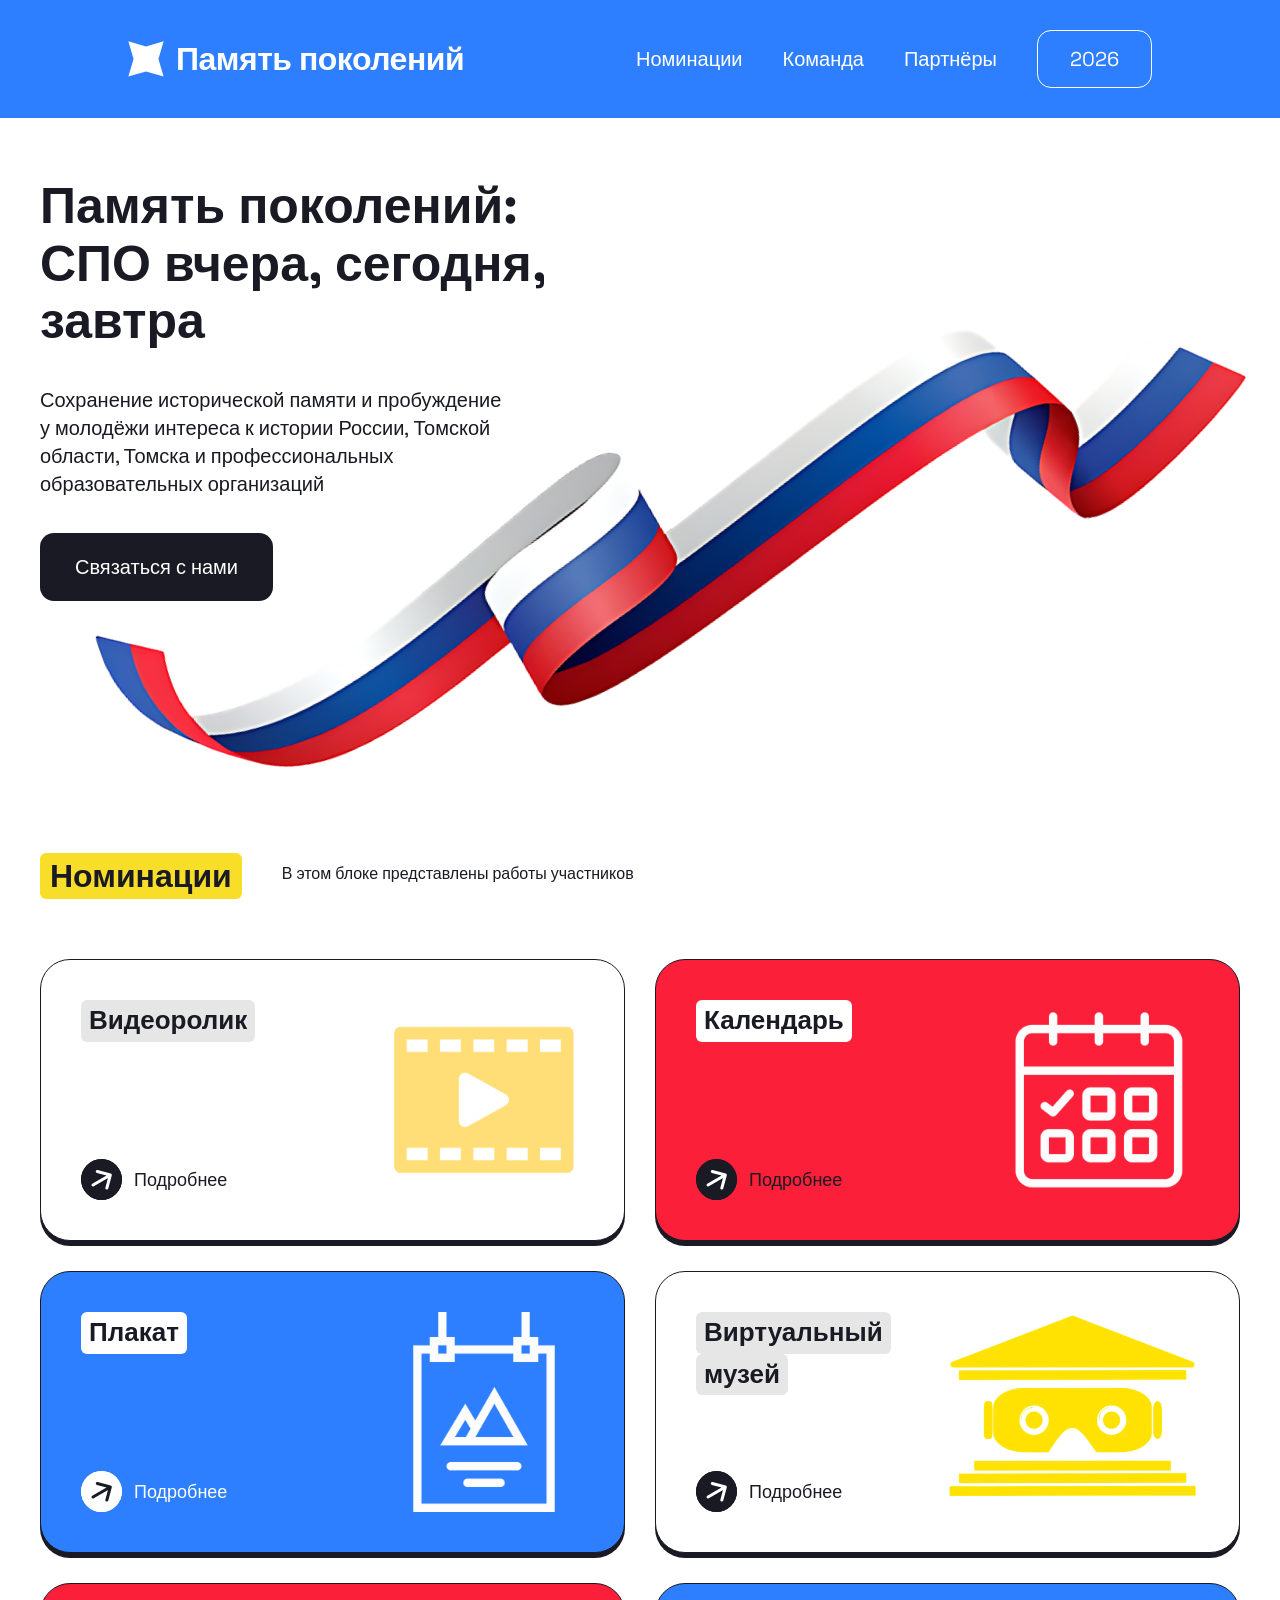
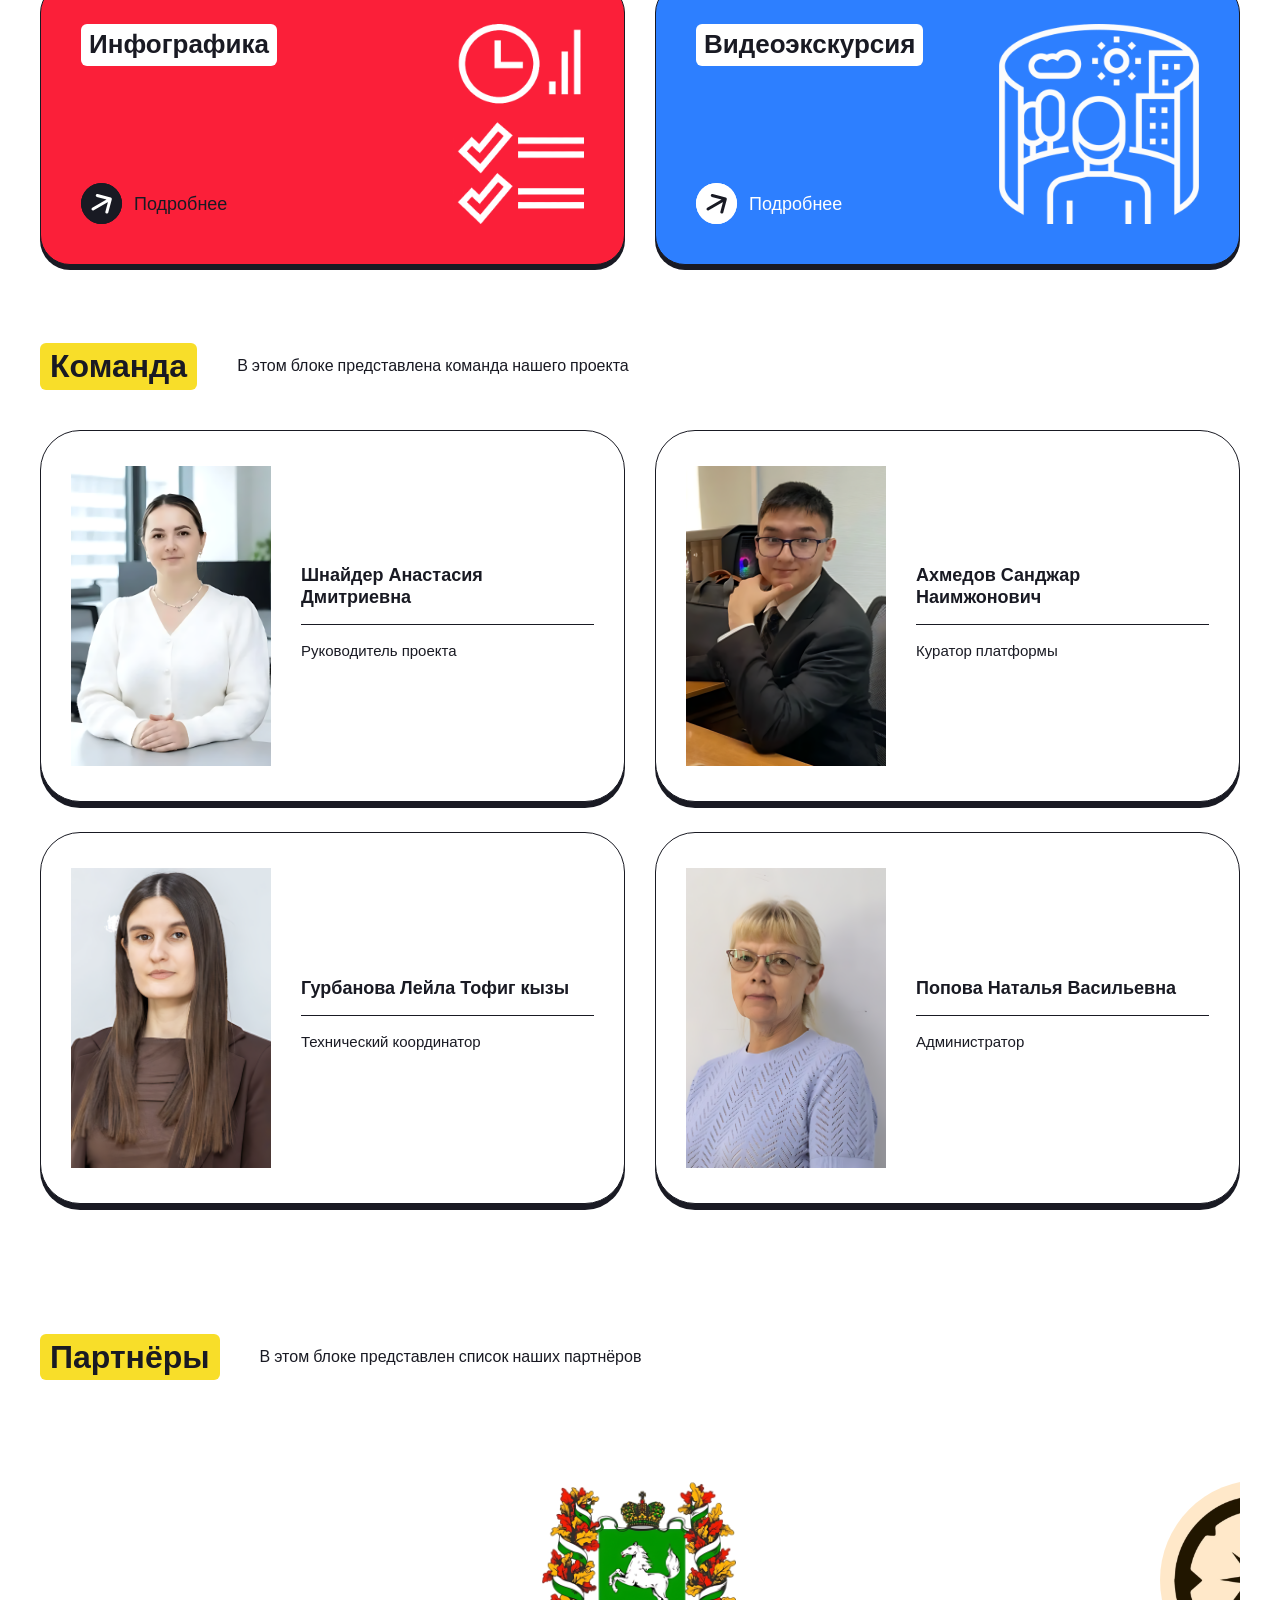
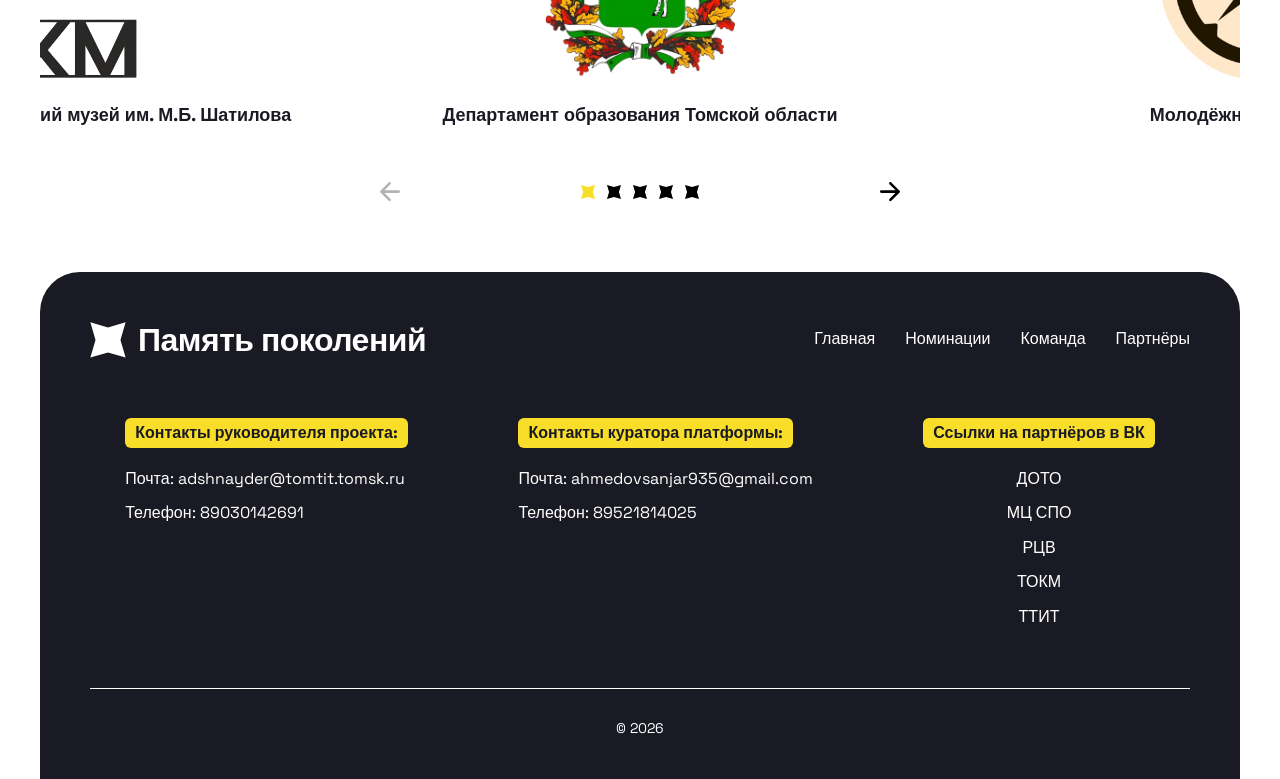
==== index.html @ 6cbf24ec "Добавлен раздел видео" ====
<!DOCTYPE html>
<html lang="ru">
<head>
    <meta charset="UTF-8">
    <meta name="viewport" content="width=device-width, initial-scale=1.0">
    <title>Память поколений</title>
    <link rel="stylesheet" href="styles/main.css">
</head>
<body data-year="2026">

<header class="header">
    <div class="header__container">
        <a href="index.html" class="header__logo">
            <img src="images/mainBlock/star-icon-header.svg" alt="Память поколений" class="header__logo-img">
            <span class="header__logo-text">Память поколений</span>
        </a>

        <button class="header__burger" aria-label="Menu">
            <span></span>
            <span></span>
            <span></span>
        </button>

        <nav class="header__nav">
            <ul class="header__menu">
                <li><a href="#services" class="header__link">Номинации</a></li>
                <li><a href="#team" class="header__link">Команда</a></li>
                <li><a href="#testimonials" class="header__link">Партнёры</a></li>
                <li><a href="2025/index2.html" class="header__btn">2026</a></li>
            </ul>
        </nav>
    </div>
</header>

<main>
    <section class="hero">
        <div class="hero__container">
            <div class="hero__content">
                <h1 class="hero__title">Память поколений: СПО вчера, сегодня, завтра</h1>
                <p class="hero__description">Сохранение исторической памяти и пробуждение у молодёжи интереса к истории России, Томской области, Томска и профессиональных образовательных организаций</p>
                <a href="#" class="hero__button">Связаться с нами</a>
            </div>
            <div class="hero__image">
                <img src="images/mainBlock/rus-flag.svg" alt="Digital marketing">
            </div>
        </div>
    </section>

<!--    <section class="brands">-->
<!--        <div class="brands__strip">-->
<!--            <div class="brands__track">-->
<!--                <div class="brands__set">-->
<!--                    <span class="brands__separator"><img src="images/mainBlock/star-icon-header.svg" alt="звезда"></span>-->
<!--                    <a href="#" class="brands__link"><img src="images/mainBlock/DO-TO.svg" alt="Департамент Образования Томской Области" class="brands__logo"></a>-->
<!--                    <span class="brands__separator"><img src="images/mainBlock/star-icon-header.svg" alt="звезда"></span>-->
<!--                    <a href="#" class="brands__link"><img src="images/mainBlock/TOKM.svg" alt="Томский Областной Краеведческий Музей" class="brands__logo"></a>-->
<!--                    <span class="brands__separator"><img src="images/mainBlock/star-icon-header.svg" alt="звезда"></span>-->
<!--                    <a href="#" class="brands__link"><img src="images/mainBlock/RCV.svg" alt="Региональный Центр Воспитания" class="brands__logo"></a>-->
<!--                    <span class="brands__separator"><img src="images/mainBlock/star-icon-header.svg" alt="звезда"></span>-->
<!--                    <a href="#" class="brands__link"><img src="images/mainBlock/TTIT.svg" alt="Томский техникум информационных технологий" class="brands__logo"></a>-->
<!--                    <span class="brands__separator"><img src="images/mainBlock/star-icon-header.svg" alt="звезда"></span>-->
<!--                    <a href="#" class="brands__link"><img src="images/mainBlock/MCSPO.svg" alt="Молодёжный центр" class="brands__logo"></a>-->
<!--                </div>-->

<!--                <div class="brands__set" aria-hidden="true">-->
<!--                    <span class="brands__separator"><img src="images/mainBlock/star-icon-header.svg" alt="звезда"></span>-->
<!--                    <a href="#" class="brands__link" tabindex="-1"><img src="images/mainBlock/DO-TO.svg" alt="Департамент Образования Томской Области" class="brands__logo"></a>-->
<!--                    <span class="brands__separator"><img src="images/mainBlock/star-icon-header.svg" alt="звезда"></span>-->
<!--                    <a href="#" class="brands__link" tabindex="-1"><img src="images/mainBlock/TOKM.svg" alt="Томский Областной Краеведческий Музей" class="brands__logo"></a>-->
<!--                    <span class="brands__separator"><img src="images/mainBlock/star-icon-header.svg" alt="звезда"></span>-->
<!--                    <a href="#" class="brands__link" tabindex="-1"><img src="images/mainBlock/RCV.svg" alt="Региональный Центр Воспитания" class="brands__logo"></a>-->
<!--                    <span class="brands__separator"><img src="images/mainBlock/star-icon-header.svg" alt="звезда"></span>-->
<!--                    <a href="#" class="brands__link" tabindex="-1"><img src="images/mainBlock/TTIT.svg" alt="Томский техникум информационных технологий" class="brands__logo"></a>-->
<!--                    <span class="brands__separator"><img src="images/mainBlock/star-icon-header.svg" alt="звезда"></span>-->
<!--                    <a href="#" class="brands__link" tabindex="-1"><img src="images/mainBlock/MCSPO.svg" alt="Молодёжный центр" class="brands__logo"></a>-->
<!--                    <span class="brands__separator"><img src="images/mainBlock/star-icon-header.svg" alt="звезда"></span>-->
<!--                </div>-->
<!--            </div>-->
<!--        </div>-->
<!--    </section>-->

    <section id="services" class="services">
        <div class="services__container">
            <div class="services__header">
                <h2 class="services__title">Номинации</h2>
                <p class="services__description">В этом блоке представлены работы участников</p>
            </div>

            <div class="services__grid">
                <div class="services__card services__card--light">
                    <div class="services__card-info">
                        <h3 class="services__card-title services__card-title--primary">Видеоролик</h3>
                        <a href="video.html" class="services__card-link">
                            <span class="services__card-icon">
                                <img src="images/Services/black-green-arrow.svg" alt="переход к номинации" class="services__card-icon-img">
                            </span>
                            <span class="services__card-link-text">Подробнее</span>
                        </a>
                    </div>
                    <div class="services__card-image">
                        <img src="images/Services/video.svg" alt="video">
                    </div>
                </div>

                <div class="services__card services__card--primary">
                    <div class="services__card-info">
                        <h3 class="services__card-title services__card-title--white">Календарь</h3>
                        <a href="#" class="services__card-link">
                            <span class="services__card-icon">
                                <img src="images/Services/black-green-arrow.svg" alt="переход к номинации" class="services__card-icon-img">
                            </span>
                            <span class="services__card-link-text">Подробнее</span>
                        </a>
                    </div>
                    <div class="services__card-image">
                        <img src="images/Services/kalendar.svg" alt="kalendar">
                    </div>
                </div>

                <div class="services__card services__card--dark">
                    <div class="services__card-info">
                        <h3 class="services__card-title services__card-title--white">Плакат</h3>
                        <a href="#" class="services__card-link">
                            <span class="services__card-icon">
                                <img src="images/Services/white-green-arrow.svg" alt="переход к номинации" class="services__card-icon-img">
                            </span>
                            <span class="services__card-link-text">Подробнее</span>
                        </a>
                    </div>
                    <div class="services__card-image">
                        <img src="images/Services/plakat.svg" alt="poster">
                    </div>
                </div>

                <div class="services__card services__card--light">
                    <div class="services__card-info">
                        <div>
                            <h3 class="services__card-title services__card-title--primary">Виртуальный</h3>
                            <p class="services__card-title services__card-title--primary">музей</p>
                        </div>
                        <a href="#" class="services__card-link">
                            <span class="services__card-icon">
                                <img src="images/Services/black-green-arrow.svg" alt="переход к номинации" class="services__card-icon-img">
                            </span>
                            <span class="services__card-link-text">Подробнее</span>
                        </a>
                    </div>
                    <div class="services__card-image">
                        <img src="images/Services/virtual-museam.svg" alt="virtual muzeam">
                    </div>
                </div>

                <div class="services__card services__card--primary">
                    <div class="services__card-info">
                        <h3 class="services__card-title services__card-title--white">Инфографика</h3>
                        <a href="#" class="services__card-link">
                            <span class="services__card-icon">
                                <img src="images/Services/black-green-arrow.svg" alt="переход к номинации" class="services__card-icon-img">
                            </span>
                            <span class="services__card-link-text">Подробнее</span>
                        </a>
                    </div>
                    <div class="services__card-image">
                        <img src="images/Services/infographica.svg" alt="infographic">
                    </div>
                </div>

                <div class="services__card services__card--dark">
                    <div class="services__card-info">
                        <h3 class="services__card-title services__card-title--white">Видеоэкскурсия</h3>
                        <a href="#" class="services__card-link">
                            <span class="services__card-icon">
                                <img src="images/Services/white-green-arrow.svg" alt="переход к номинации" class="services__card-icon-img">
                            </span>
                            <span class="services__card-link-text">Подробнее</span>
                        </a>
                    </div>
                    <div class="services__card-image">
                        <img src="images/Services/video-ekskurs.svg" alt="video ekskurs">
                    </div>
                </div>


<!--                <div class="services__card services__card&#45;&#45;primary">-->
<!--                    <div class="services__card-info">-->
<!--                        <h3 class="services__card-title services__card-title&#45;&#45;white">Pay-per-click<br>advertising</h3>-->
<!--                        <a href="#" class="services__card-link">-->
<!--                            <span class="services__card-icon">-->
<!--                                <img src="images/Services/black-green-arrow.svg" alt="переход к номинации" class="services__card-icon-img">-->
<!--                            </span>-->
<!--                            <span class="services__card-link-text">Подробнее</span>-->
<!--                        </a>-->
<!--                    </div>-->
<!--                    <div class="services__card-image">-->
<!--                        <img src="images/Services/2.svg" alt="PPC">-->
<!--                    </div>-->
<!--                </div>-->

            </div>
        </div>
    </section>

<!--    <section id="process" class="process">-->
<!--        <div class="process__container">-->
<!--            <div class="process__header">-->
<!--                <h2 class="process__title">Our Working Process</h2>-->
<!--                <p class="process__description">Step-by-Step Guide to Achieving Your Business Goals</p>-->
<!--            </div>-->

<!--            <div class="process__list">-->
<!--                <div class="process__item process__item&#45;&#45;active">-->
<!--                    <div class="process__item-header">-->
<!--                        <div class="process__item-meta">-->
<!--                            <span class="process__item-number">01</span>-->
<!--                            <h3 class="process__item-title">Consultation</h3>-->
<!--                        </div>-->
<!--                        <button class="process__item-toggle" aria-label="Toggle">-->
<!--                            <img src="images/WorkingProcess/minus.svg" alt="" class="process__item-icon">-->
<!--                        </button>-->
<!--                    </div>-->
<!--                    <div class="process__item-body">-->
<!--                        <hr class="process__item-line">-->
<!--                        <p class="process__item-text">During the initial consultation, we will discuss your business goals and objectives, target audience, and current marketing efforts. This will allow us to understand your needs and tailor our services to best fit your requirements.</p>-->
<!--                    </div>-->
<!--                </div>-->

<!--                <div class="process__item">-->
<!--                    <div class="process__item-header">-->
<!--                        <div class="process__item-meta">-->
<!--                            <span class="process__item-number">02</span>-->
<!--                            <h3 class="process__item-title">Research and Strategy Development</h3>-->
<!--                        </div>-->
<!--                        <button class="process__item-toggle" aria-label="Toggle">-->
<!--                            <img src="images/WorkingProcess/plus.svg" alt="" class="process__item-icon">-->
<!--                        </button>-->
<!--                    </div>-->
<!--                    <div class="process__item-body">-->
<!--                        <hr class="process__item-line">-->
<!--                        <p class="process__item-text">During the initial consultation, we will discuss your business goals and objectives, target audience, and current marketing efforts. This will allow us to understand your needs and tailor our services to best fit your requirements.</p>-->
<!--                    </div>-->
<!--                </div>-->

<!--                <div class="process__item">-->
<!--                    <div class="process__item-header">-->
<!--                        <div class="process__item-meta">-->
<!--                            <span class="process__item-number">03</span>-->
<!--                            <h3 class="process__item-title">Implementation</h3>-->
<!--                        </div>-->
<!--                        <button class="process__item-toggle" aria-label="Toggle">-->
<!--                            <img src="images/WorkingProcess/plus.svg" alt="" class="process__item-icon">-->
<!--                        </button>-->
<!--                    </div>-->
<!--                    <div class="process__item-body">-->
<!--                        <hr class="process__item-line">-->
<!--                        <p class="process__item-text">During the initial consultation, we will discuss your business goals and objectives, target audience, and current marketing efforts. This will allow us to understand your needs and tailor our services to best fit your requirements.</p>-->
<!--                    </div>-->
<!--                </div>-->

<!--                <div class="process__item">-->
<!--                    <div class="process__item-header">-->
<!--                        <div class="process__item-meta">-->
<!--                            <span class="process__item-number">04</span>-->
<!--                            <h3 class="process__item-title">Monitoring and Optimization</h3>-->
<!--                        </div>-->
<!--                        <button class="process__item-toggle" aria-label="Toggle">-->
<!--                            <img src="images/WorkingProcess/plus.svg" alt="" class="process__item-icon">-->
<!--                        </button>-->
<!--                    </div>-->
<!--                    <div class="process__item-body">-->
<!--                        <hr class="process__item-line">-->
<!--                        <p class="process__item-text">During the initial consultation, we will discuss your business goals and objectives, target audience, and current marketing efforts. This will allow us to understand your needs and tailor our services to best fit your requirements.</p>-->
<!--                    </div>-->
<!--                </div>-->

<!--                <div class="process__item">-->
<!--                    <div class="process__item-header">-->
<!--                        <div class="process__item-meta">-->
<!--                            <span class="process__item-number">05</span>-->
<!--                            <h3 class="process__item-title">Reporting and Communication</h3>-->
<!--                        </div>-->
<!--                        <button class="process__item-toggle" aria-label="Toggle">-->
<!--                            <img src="images/WorkingProcess/plus.svg" alt="" class="process__item-icon">-->
<!--                        </button>-->
<!--                    </div>-->
<!--                    <div class="process__item-body">-->
<!--                        <hr class="process__item-line">-->
<!--                        <p class="process__item-text">During the initial consultation, we will discuss your business goals and objectives, target audience, and current marketing efforts. This will allow us to understand your needs and tailor our services to best fit your requirements.</p>-->
<!--                    </div>-->
<!--                </div>-->

<!--                <div class="process__item">-->
<!--                    <div class="process__item-header">-->
<!--                        <div class="process__item-meta">-->
<!--                            <span class="process__item-number">06</span>-->
<!--                            <h3 class="process__item-title">Continual Improvement</h3>-->
<!--                        </div>-->
<!--                        <button class="process__item-toggle" aria-label="Toggle">-->
<!--                            <img src="images/WorkingProcess/plus.svg" alt="" class="process__item-icon">-->
<!--                        </button>-->
<!--                    </div>-->
<!--                    <div class="process__item-body">-->
<!--                        <hr class="process__item-line">-->
<!--                        <p class="process__item-text">During the initial consultation, we will discuss your business goals and objectives, target audience, and current marketing efforts. This will allow us to understand your needs and tailor our services to best fit your requirements.</p>-->
<!--                    </div>-->
<!--                </div>-->
<!--            </div>-->
<!--        </div>-->
<!--    </section>-->

    <section id="team" class="team">
        <div class="team__container">
            <div class="team__header">
                <h2 class="team__title">Команда</h2>
                <p class="team__description">В этом блоке представлена команда нашего проекта</p>
            </div>

            <div class="team__grid">
                <div class="team__card">
                    <div class="team__card-header">
                        <div class="team__card-avatar">
                            <img src="images/Team/Anastasia-Dmitrievna.png" alt="Руководитель проекта">
                        </div>
                        <div class="team__card-info">
                            <h3 class="team__card-name">Шнайдер Анастасия Дмитриевна</h3>
                            <hr class="team__card-line">
                            <p class="team__card-text">Руководитель проекта</p>
                        </div>
                    </div>
                </div>

                <div class="team__card">
                    <div class="team__card-header">
                        <div class="team__card-avatar">
                            <img src="images/Team/Sanjar.png" alt="Куратор платформы">
                        </div>
                        <div class="team__card-info">
                            <h3 class="team__card-name">Ахмедов Санджар Наимжонович</h3>
                            <hr class="team__card-line">
                            <p class="team__card-text">Куратор платформы</p>
                        </div>
                    </div>

                </div>

                <div class="team__card">
                    <div class="team__card-header">
                        <div class="team__card-avatar">
                            <img src="images/Team/Leila-Tofog-kizi.png" alt="Технический координатор">
                        </div>
                        <div class="team__card-info">
                            <h3 class="team__card-name">Гурбанова Лейла Тофиг кызы</h3>
                            <hr class="team__card-line">
                            <p class="team__card-text">Технический координатор</p>
                        </div>
                    </div>
                </div>

                <div class="team__card">
                    <div class="team__card-header">
                        <div class="team__card-avatar">
                            <img src="images/Team/Natalia-Vasilevna.png" alt="Администратор">
                        </div>
                        <div class="team__card-info">
                            <h3 class="team__card-name">Попова Наталья Васильевна</h3>
                            <hr class="team__card-line">
                            <p class="team__card-text">Администратор</p>
                        </div>
                    </div>
                </div>
            </div>
        </div>
    </section>

<section id="testimonials" class="testimonials">
    <div class="testimonials__container">
        <div class="testimonials__header">
            <h2 class="testimonials__title">Партнёры</h2>
            <p class="testimonials__description">В этом блоке представлен список наших партнёров</p>
        </div>

        <div class="testimonials__slider-wrap">
            <div class="testimonials__slider">
                <div class="testimonials__card">
                    <img src="images/Testimonials/DO-TO.svg" alt="Департамент образования Томской области">
                    <div class="testimonials__card-meta">
                        <cite class="testimonials__card-author">Департамент образования Томской области</cite>
                    </div>
                </div>

                <div class="testimonials__card">
                    <img src="images/Testimonials/MCSPO.svg" alt="Молодёжный центр СПО">
                    <div class="testimonials__card-meta">
                        <cite class="testimonials__card-author">Молодёжный центр СПО</cite>
                    </div>
                </div>

                <div class="testimonials__card">
                    <img src="images/Testimonials/RCV.svg" alt="ОГБУДПО «Региональный центр воспитания»">
                    <div class="testimonials__card-meta">
                        <cite class="testimonials__card-author">ОГБУДПО «Региональный центр воспитания»</cite>
                    </div>
                </div>

                <div class="testimonials__card">
                    <img src="images/Testimonials/TTIT.svg" alt="ОГБПОУ «Томский техникум информационных технологий»">
                    <div class="testimonials__card-meta">
                        <cite class="testimonials__card-author">ОГБПОУ «Томский техникум информационных технологий»</cite>
                    </div>
                </div>

                <div class="testimonials__card">
                    <img src="images/Testimonials/TOKM.svg" alt="Томский областной краеведческий музей им. М.Б. Шатилова">
                    <div class="testimonials__card-meta">
                        <cite class="testimonials__card-author">Томский областной краеведческий музей им. М.Б. Шатилова</cite>
                    </div>
                </div>
            </div>

            <div class="testimonials__controls">
                <button class="testimonials__arrow testimonials__arrow--prev" aria-label="Previous">
                    <img src="images/Testimonials/Arrow-left.svg" alt="Предыдущий партнёр">
                </button>
                <div class="testimonials__dots">
                    <span class="testimonials__dot testimonials__dot--active"></span>
                    <span class="testimonials__dot"></span>
                    <span class="testimonials__dot"></span>
                    <span class="testimonials__dot"></span>
                    <span class="testimonials__dot"></span>
                </div>
                <button class="testimonials__arrow testimonials__arrow--next" aria-label="Next">
                    <img src="images/Testimonials/Arrow-right.svg" alt="Следующий партнёр">
                </button>
            </div>
        </div>
    </div>
</section>
</main>

<footer class="footer">
    <div class="footer__container">
        <div class="footer__top">
            <a href="index.html" class="header__logo">
                <img src="images/mainBlock/star-icon-header.svg" alt="Память поколений" class="header__logo-img">
                <span class="header__logo-text">Память поколений</span>
            </a>
            <nav class="footer__nav">
                <ul class="footer__menu">
                    <li><a href="#" class="footer__link">Главная</a></li>
                    <li><a href="#" class="footer__link">Номинации</a></li>
                    <li><a href="#" class="footer__link">Команда</a></li>
                    <li><a href="#" class="footer__link">Партнёры</a></li>
                </ul>
            </nav>
        </div>

        <div class="footer__middle">
            <div class="footer__contact" id="contactAD">
                <span class="footer__contact-label">Контакты руководителя проекта:</span>
                <ul class="footer__contact-list">
                    <li>Почта: <a href="mailto:adshnayder@tomtit.tomsk.ru">adshnayder@tomtit.tomsk.ru</a></li>
                    <li>Телефон: <a href="tel:89030142691">89030142691</a></li>
                </ul>
            </div>
            <div class="footer__contact" id="contactSN">
                <span class="footer__contact-label">Контакты куратора платформы:</span>
                <ul class="footer__contact-list">
                    <li>Почта: <a href="mailto:ahmedovsanjar935@gmail.com">ahmedovsanjar935@gmail.com</a></li>
                    <li>Телефон: <a href="tel:89521814025">89521814025</a></li>
                </ul>
            </div>
            <div class="footer__contact" id="contactsVK">
                <span class="footer__contact-label">Ссылки на партнёров в ВК</span>
                <ul class="footer__contact-list">
                    <li><a href="https://vk.ru/doto.tomsk" target="_blank">ДОТО</a></li>
                    <li><a href="https://vk.ru/mc_spo?ysclid=muyhh6howz374140656" target="_blank">МЦ СПО</a></li>
                    <li><a href="https://vk.ru/rcv_tomsk?ysclid=muyhjwmed8362297539" target="_blank">РЦВ</a></li>
                    <li><a href="https://vk.ru/tomskmuseum?ysclid=muyhkl028502593613" target="_blank">ТОКМ</a></li>
                    <li><a href="https://vk.ru/tomtit70?ysclid=muyhl54r2o8533521" target="_blank">ТТИТ</a></li>
                </ul>
            </div>
        </div>

        <hr class="footer__line">

        <div class="footer__bottom">
            <p>© 2026</p>
<!--            <a href="#">Privacy Policy</a>-->
        </div>
    </div>
</footer>


<script src="scripts/year.js"></script>
<script src="scripts/slider.js"></script>
<script src="scripts/process.js"></script>
<script src="scripts/main.js"></script>

</body>
</html>
---- styles/main.css ----
@import url('https://fonts.googleapis.com/css2?family=Space+Grotesk:wght@400;500;600;700&display=swap');

:root {
    --color-primary: #B9FF66;
    --color-dark: #191A23;
    --color-light: #F3F3F3;
    --color-white: #FFFFFF;
}

* {
    box-sizing: border-box;
    margin: 0;
    padding: 0;
}

body {
    font-family: 'Space Grotesk', sans-serif;
    color: var(--color-dark);
    line-height: 1.4;
    width: 100%;
    overflow-x: hidden;
    background-color: var(--color-white);
}

/* Typography */
h1, .h1 {
    font-size: 50px;
    font-weight: 700;
    line-height: 1.15;
    margin: 0;
}

h2, .h2 {
    font-size: 40px;
    font-weight: 700;
    line-height: 1.2;
    margin: 0;
}

h3, .h3 {
    font-size: 32px;
    font-weight: 700;
    line-height: 1.25;
    margin: 0;
}

h4, .h4 {
    font-size: 24px;
    font-weight: 600;
    line-height: 1.3;
    margin: 0;
}

h5, .h5 {
    font-size: 20px;
    font-weight: 500;
    line-height: 1.4;
    margin: 0;
}

/* Header */
.header {
    width: 100%;
    margin: 0 auto;
    padding: 30px 10%;
    background-color: #2D7FFF;
}

.header__container {
    display: flex;
    justify-content: space-between;
    align-items: center;
    position: relative;
}

.header__logo {
    display: flex;
    align-items: center;
    gap: 12px;
    text-decoration: none;
    z-index: 101;
}

.header__logo-img {
    display: block;
    height: 36px;
    width: auto;
}

.header__logo-text {
    font-size: 32px;
    font-weight: 700;
    color: var(--color-white);
    letter-spacing: -0.5px;
    line-height: 1;
}

.header__burger {
    display: none;
    flex-direction: column;
    justify-content: space-between;
    width: 30px;
    height: 21px;
    background: transparent;
    border: none;
    cursor: pointer;
    padding: 0;
    z-index: 101;
    position: relative;
}

.header__burger span {
    display: block;
    width: 100%;
    height: 3px;
    background-color: var(--color-dark);
    border-radius: 3px;
    transition: all 0.3s ease;
}

.header__burger.active span:nth-child(1) {
    transform: translateY(9px) rotate(45deg);
}

.header__burger.active span:nth-child(2) {
    opacity: 0;
}

.header__burger.active span:nth-child(3) {
    transform: translateY(-9px) rotate(-45deg);
}

.header__nav {
    display: flex;
    align-items: center;
}

.header__menu {
    display: flex;
    align-items: center;
    list-style: none;
    gap: 40px;
}

.header__link {
    font-size: 20px;
    color: var(--color-white);
    text-decoration: none;
    transition: color 0.2s ease;
}

.header__link:hover {
    color: #F8DE29;
}

.header__btn {
    display: inline-block;
    padding: 14px 32px;
    border: 1px solid var(--color-white);
    border-radius: 14px;
    font-family: inherit;
    font-size: 20px;
    font-weight: 400;
    color: var(--color-white);
    text-decoration: none;
    cursor: pointer;
    transition: background-color 0.2s ease, color 0.2s ease;
}

.header__btn:hover {
    border-color: #F8DE29;
    color: #F8DE29;
}

/* Hero */
.hero {
    max-width: 1240px;
    margin: 0 auto;
    padding: 60px 20px;
}

.hero__container {
    display: grid;
    grid-template-columns: 531px 1fr;
    gap: 40px;
    align-items: center;
}

.hero__content {
    display: flex;
    flex-direction: column;
    align-items: flex-start;
}

.hero__title {
    max-width: 531px;
    margin-bottom: 35px;
}

.hero__description {
    width: 465px;
    margin-bottom: 35px;
    font-size: 20px;
    font-weight: 400;
    line-height: 28px;
}

.hero__button {
    display: inline-block;
    padding: 20px 35px;
    background-color: var(--color-dark);
    border-radius: 14px;
    font-size: 20px;
    font-weight: 400;
    color: var(--color-white);
    text-decoration: none;
    transition: background-color 0.2s ease, color 0.2s ease;
}

.hero__button:hover {
    background-color: #2D7FFF;
    color: #F8DE29;
}

.hero__image {
    display: flex;
    justify-content: flex-end;

}

.hero__image img {
    display: block;
    width: 92%;
    position: absolute;
    z-index: -1;
    height: auto;
    top: 26rem;
    left: 6rem;
    rotate: -20deg;
}


/*.brands {*/
/*    width: 100%;*/
/*    overflow: hidden;*/
/*    padding: 60px 0;*/
/*    margin-top: 20px;*/
/*}*/

/*.brands__strip {*/
/*    position: relative;*/
/*    width: 100%;*/
/*    padding: 40px 0;*/
/*    background-color: #FB1F39;*/
/*    transform: rotate(-2.5deg);*/
/*    overflow: hidden;*/
/*}*/

/*.brands__track {*/
/*    display: flex;*/
/*    width: max-content;*/
/*    animation: brands-scroll 20s linear infinite;*/
/*    will-change: transform;*/
/*}*/

/*.brands__set {*/
/*    display: flex;*/
/*    align-items: center;*/
/*    flex-shrink: 0;*/
/*}*/

/*.brands__link,*/
/*.brands__separator {*/
/*    display: inline-flex;*/
/*    align-items: center;*/
/*    margin-right: 80px;*/
/*    flex-shrink: 0;*/
/*    transform: rotate(2.5deg);*/
/*}*/

/*.brands__logo {*/
/*    display: block;*/
/*    height: 120px;*/
/*    width: auto;*/
/*}*/


/*@keyframes brands-scroll {*/
/*    from {*/
/*        transform: translateX(-50%);*/
/*    }*/
/*    to {*/
/*        transform: translateX(0);*/
/*    }*/
/*}*/
/*.brands__strip:hover .brands__track {*/
/*    animation-play-state: paused;*/
/*}*/

/* Services */
.services {
    max-width: 1240px;
    margin: 15% auto 3% auto;
    padding: 0 20px;
}

.services__header {
    display: flex;
    align-items: flex-start;
    gap: 40px;
    margin-bottom: 5%;
}

.services__title {
    background-color: #F8DE29;
    color: var(--color-dark);
    padding: 4px 10px;
    border-radius: 6px;
    font-size: 32px;
    font-weight: 700;
    margin: 0;
    white-space: nowrap;
}

.services__description {
    padding-top: 10px;
    display: flex;
    align-items: center;
    gap: 40px;
}

.services__grid {
    display: grid;
    grid-template-columns: repeat(2, 1fr);
    gap: 30px;
}

.services__card {
    border: 1px solid var(--color-dark);
    border-radius: 30px;
    padding: 40px;
    display: flex;
    justify-content: space-between;
    align-items: flex-start;
    box-shadow: 0 5px 0 var(--color-dark);
    position: relative;
    overflow: hidden;
}

.services__card--light {
    background-color: #FFFFFF;
}

.services__card--primary {
    background-color: #FB1F39;
}

.services__card--dark {
    background-color: #2D7FFF;
}

.services__card-info {
    display: flex;
    flex-direction: column;
    justify-content: space-between;
    z-index: 2;
    flex: 1;
    max-width: 50%;
    min-height: 200px;
}

.services__card-title, .services__card-title + p {
    font-size: 26px;
    font-weight: 600;
    line-height: 1.3;
    display: inline-block;
    border-radius: 6px;
    padding: 4px 8px;
    width: fit-content;
}

.services__card-title--primary, .services__card-title--primary + p {
    background-color: #e6e6e6;
    color: var(--color-dark);
}

.services__card-title--white {
    background-color: var(--color-white);
    color: var(--color-dark);
}

.services__card-link {
    display: inline-flex;
    align-items: center;
    gap: 12px;
    text-decoration: none;
    font-weight: 500;
    font-size: 18px;
    align-self: flex-start;
}

.services__card-icon {
    display: inline-flex;
    align-items: center;
    justify-content: center;
    width: 41px;
    height: 41px;
    border-radius: 50%;
    transition: transform 0.2s ease;
    flex-shrink: 0;
}

.services__card-icon-img {
    display: block;
}

.services__card-link:hover .services__card-icon {
    transform: rotate(45deg);
}

.services__card-image {
    display: flex;
    align-items: center;
    justify-content: flex-end;
    width: 50%;
    flex-shrink: 0;
}

.services__card-image img {
    max-width: 100%;
    max-height: 200px;
    object-fit: contain;
}

.services__card--light .services__card-icon,
.services__card--primary .services__card-icon {
    background-color: var(--color-dark);
}

.services__card--dark .services__card-icon {
    background-color: var(--color-white);
}

.services__card--light .services__card-link-text,
.services__card--primary .services__card-link-text {
    color: var(--color-dark);
}

.services__card--dark .services__card-link-text {
    color: var(--color-white);
}

/* Process */
.process {
    max-width: 1240px;
    margin: 0 auto 60px auto;
    padding: 0 20px;
    box-sizing: border-box;
}

.process__container {
    width: 100%;
}

.process__header {
    display: flex;
    align-items: center;
    gap: 40px;
    margin-bottom: 40px;
}

.process__title {
    background-color: #F8DE29;
    color: var(--color-dark);
    padding: 4px 10px;
    border-radius: 6px;
    font-size: 32px;
    font-weight: 700;
    margin: 0;
    white-space: nowrap;
}

.process__description {
    font-size: 16px;
    color: var(--color-dark);
    max-width: 500px;
    margin: 0;
    line-height: 1.4;
}

.process__list {
    display: flex;
    flex-direction: column;
    gap: 20px;
}

.process__item {
    background-color: var(--color-light);
    border: 1px solid var(--color-dark);
    border-radius: 40px;
    padding: 30px 50px;
    box-shadow: 0 6px 0 var(--color-dark);
    box-sizing: border-box;
    cursor: pointer;
    transition: background-color 0.2s ease;
}

.process__item--active {
    background-color: var(--color-primary);
}

.process__item-header {
    display: flex;
    align-items: center;
    justify-content: space-between;
}

.process__item-meta {
    display: flex;
    align-items: center;
    gap: 25px;
}

.process__item-number {
    font-size: 48px;
    font-weight: 700;
    color: var(--color-dark);
}

.process__item-title {
    font-size: 24px;
    font-weight: 700;
    margin: 0;
    color: var(--color-dark);
}

.process__item-toggle {
    background: var(--color-white);
    border: 1px solid var(--color-dark);
    border-radius: 50%;
    cursor: pointer;
    padding: 0;
    width: 48px;
    height: 48px;
    flex-shrink: 0;
    display: flex;
    align-items: center;
    justify-content: center;
}

.process__item-icon {
    width: 24px;
    height: 24px;
    display: block;
}

.process__item-body {
    display: none;
}

.process__item--active .process__item-body {
    display: block;
}

.process__item-line {
    border: none;
    border-top: 1px solid var(--color-dark);
    margin: 25px 0 20px 0;
}

.process__item-text {
    font-size: 16px;
    line-height: 1.5;
    color: var(--color-dark);
    margin: 0;
}

/* Team */
.team {
    max-width: 1240px;
    margin: 0 auto 60px auto;
    padding: 40px 20px;
    box-sizing: border-box;
    width: 100%;
}

.team__container {
    width: 100%;
}

.team__header {
    display: flex;
    align-items: center;
    gap: 40px;
    margin-bottom: 40px;
}

.team__title {
    background-color: #F8DE29;
    color: var(--color-dark);
    padding: 4px 10px;
    border-radius: 6px;
    font-size: 32px;
    font-weight: 700;
    margin: 0;
    white-space: nowrap;
}

.team__description {
    font-size: 16px;
    color: var(--color-dark);
    max-width: 500px;
    margin: 0;
    line-height: 1.4;
}

.team__grid {
    display: grid;
    grid-template-columns: repeat(2, 1fr);
    gap: 30px;
    margin-bottom: 30px;
}

.team__card {
    background-color: var(--color-white);
    border: 1px solid var(--color-dark);
    border-radius: 40px;
    padding: 35px 30px;
    box-shadow: 0 6px 0 var(--color-dark);
    box-sizing: border-box;
}

.team__card-header {
    display: flex;
    align-items: center;
    position: relative;
}

.team__card-avatar {
    width: 200px;
    height: 300px;
    margin-right: 30px;
    flex-shrink: 0;
    background-repeat: no-repeat;
    background-position: center;
    background-size: contain;
}

.team__card-avatar img {
    width: 100%;
    height: 100%;
    object-fit: cover;
    display: block;
}

.team__card-info {
    flex-grow: 1;
    padding-bottom: 5px;
}

.team__card-name {
    font-size: 18px;
    font-weight: 700;
    margin: 0 0 4px 0;
    color: var(--color-dark);
}

.team__card-social {
    position: absolute;
    top: 0;
    right: 0;
    display: block;
    width: 28px;
    height: 28px;
}

.team__card-social img {
    width: 100%;
    height: 100%;
    display: block;
}

.team__card-line {
    border: none;
    border-top: 1px solid var(--color-dark);
    margin: 15px 0 15px 0;
}

.team__card-text {
    font-size: 15px;
    line-height: 1.5;
    color: var(--color-dark);
    margin: 0;
}

.team__button {
    background-color: var(--color-dark);
    color: var(--color-white);
    border: none;
    border-radius: 12px;
    padding: 18px 35px;
    font-size: 16px;
    font-weight: 500;
    cursor: pointer;
    transition: background-color 0.2s ease;
    font-family: inherit;
}

.team__button:hover {
    background-color: #000000;
}

/* Testimonials */
.testimonials {
    width: 100%;
    box-sizing: border-box;
}

.testimonials__container {
    max-width: 1240px;
    margin: 0 auto;
    padding: 0 20px;
    box-sizing: border-box;
}

.testimonials__header {
    display: flex;
    align-items: center;
    gap: 40px;
    margin-bottom: 40px;
}

.testimonials__title {
    background-color: #F8DE29;
    color: var(--color-dark);
    padding: 4px 10px;
    border-radius: 6px;
    font-size: 32px;
    font-weight: 700;
    margin: 0;
    white-space: nowrap;
    flex-shrink: 0;
}

.testimonials__description {
    font-size: 16px;
    color: var(--color-dark);
    max-width: 500px;
    margin: 0;
    line-height: 1.4;
}

.testimonials__slider-wrap {
    border-radius: 40px;
    padding: 60px 0;
    box-sizing: border-box;
    width: 100%;
    overflow: hidden;
}

.testimonials__slider {
    display: flex;
    gap: 40px;
    transition: transform 0.4s ease-in-out;
    max-width: 580px;
    margin: 0 auto;
}

.testimonials__card {
    flex: 0 0 100%;
    max-width: 100%;
    box-sizing: border-box;
    text-align: center;
}

.testimonials__card img {
    height: 200px;
}

.testimonials__card-meta {
    display: flex;
    flex-direction: column;
}

.testimonials__card-author {
    font-style: normal;
    font-size: 18px;
    font-weight: 700;
    margin-bottom: 4px;
    margin-top: 1rem;
}


.testimonials__controls {
    display: flex;
    align-items: center;
    justify-content: space-between;
    max-width: 580px;
    margin: 40px auto 0 auto;
    padding: 0 20px;
    box-sizing: border-box;
}

.testimonials__arrow {
    background: none;
    border: none;
    cursor: pointer;
    padding: 10px;
    display: flex;
    align-items: center;
    justify-content: center;
    width: 40px;
    height: 40px;
    transition: opacity 0.2s;
}

.testimonials__arrow:hover {
    opacity: 0.7;
}

.testimonials__arrow img {
    width: 100%;
    height: 100%;
    display: block;
}

.testimonials__dots {
    display: flex;
    gap: 12px;
    align-items: center;
}

.testimonials__dot {
    width: 14px;
    height: 14px;
    background-image: url('../images/Testimonials/Vector.svg');
    background-repeat: no-repeat;
    background-position: center;
    background-size: contain;
    display: block;
    cursor: pointer;
}

.testimonials__dot--active {
    background-image: url('../images/Testimonials/Vector-active.svg');
}

/* Footer */
.footer {
    max-width: 1240px;
    margin: 0 auto;
    padding: 0 20px;
}

.footer__container {
    background-color: var(--color-dark);
    border-top-left-radius: 40px;
    border-top-right-radius: 40px;
    padding: 50px 50px 40px 50px;
}

.footer__top {
    display: flex;
    align-items: center;
    justify-content: space-between;
    margin-bottom: 60px;
}

.footer__logo {
    display: flex;
    align-items: center;
    gap: 12px;
    text-decoration: none;
}

.footer__logo img {
    display: block;
    height: 24px;
}

.footer__nav {
    display: flex;
}

.footer__menu {
    list-style: none;
    margin: 0;
    padding: 0;
    display: flex;
    gap: 30px;
}

.footer__link {
    color: var(--color-white);
    text-decoration: none;
    font-size: 16px;
}

.footer__link:hover {
    color: #F8DE29;;
}

.footer__socials {
    display: flex;
    gap: 15px;
}

.footer__social {
    display: block;
    width: 28px;
    height: 28px;
}

.footer__social img {
    width: 100%;
    height: 100%;
    display: block;
}

.footer__middle {
    display: flex;
    justify-content: space-around;
    align-items: flex-start;
    gap: 40px;
    flex-wrap: wrap;
    margin-bottom: 60px;
}

.footer__contact {
    display: flex;
    flex-direction: column;
    align-items: flex-start;
    gap: 20px;
}

.footer__contact-label {
    background-color: #F8DE29;
    color: var(--color-dark);
    padding: 4px 10px;
    border-radius: 6px;
    font-size: 16px;
    font-weight: 700;
    display: inline-block;
}

.footer__contact-list {
    list-style: none;
    margin: 0;
    padding: 0;
    display: flex;
    flex-direction: column;
    gap: 12px;
}

.footer__contact-list li {
    color: var(--color-white);
    font-size: 16px;
    line-height: 1.4;
}

.footer__contact-list a {
    color: var(--color-white);
    text-decoration: none;
}

.footer__contact-list a:hover {
    color: #F8DE29;
}


.footer__line {
    border: none;
    border-top: 1px solid var(--color-white);
    margin: 0 0 30px 0;
    width: 100%;
}


.footer__bottom {
    text-align: center;
}

.footer__bottom p {
    color: var(--color-white);
    font-size: 14px;
    margin: 0;
}

.footer__bottom a {
    color: var(--color-white);
    font-size: 14px;
    text-decoration: none;
}

.footer__bottom a:hover {
    color: #F8DE29;
}

#contactsVK {
    text-align: center;
    align-items: center;
}


/* Responsive */
@media (max-width: 1025px) {
    h1, .h1 {
        font-size: 48px;
    }

    h2, .h2 {
        font-size: 36px;
    }

    h3, .h3 {
        font-size: 28px;
    }

    .header {
        width: 100%;
        margin: 0 auto;
        padding: 30px 4%;
        background-color: #2D7FFF;
    }

    main {
        padding-left: 1%;
        padding-right: 1%;
    }

    .team__card-avatar {
        width: 190px;
        height: 250px;
        margin-right: 30px;
        flex-shrink: 0;
        background-repeat: no-repeat;
        background-position: center;
        background-size: contain;
    }


    .header__menu {
        align-items: center;
        gap: 30px;
        width: 100%;
    }

    .header__menu li {
        width: 100%;
        text-align: center;
    }

    .header__link {
        font-size: 24px;
        font-weight: 600;
        display: block;
        padding: 10px 0;
    }

    .header__btn {
        width: 100%;
        max-width: 300px;
        text-align: center;
        display: inline-block;
    }

    .hero__image img {
        display: block;
        width: 96%;
        position: absolute;
        z-index: -1;
        height: auto;
        top: 27rem;
        left: 2rem;
        rotate: -19deg;
    }

    .services {
        margin-top: 12%;
    }

    .team {
        margin-bottom: 0;
    }

    .testimonials__slider {
        max-width: 500px;
    }

    .testimonials__controls {
        max-width: 500px;
    }

    .footer__middle {
        gap: 38px;
    }
}

@media (max-width: 995px) {
    .hero__image img {
        display: block;
        width: 90%;
        position: absolute;
        z-index: -1;
        height: auto;
        top: 34rem;
        left: 2rem;
        rotate: -8deg;
    }
}


@media (max-width: 880px) {

    .hero__image img {
        top: 33rem;
    }

    .header__burger {
        display: flex;
    }

    .header__nav {
        position: fixed;
        top: 0;
        right: 0;
        width: 30%;
        height: 100vh;
        background-color: #2D7FFF;
        transform: translateX(100%);
        transition: transform 0.3s ease;
        z-index: 100;
        padding: 100px 40px 40px;
        display: flex;
        flex-direction: column;
        align-items: center;
        justify-content: flex-start;
    }

    .header__nav > ul {
        display: flex;
        flex-direction: column;
    }

    .header__nav.active {
        transform: translateX(0);
    }

    .header__nav .header__link {
        color: var(--color-white);
    }

    .header__nav .header__btn {
        color: var(--color-white);
        border-color: var(--color-white);
    }
}

@media (max-width: 769px) {
    .header__burger {
        display: flex;
    }

    .header__nav {
        position: fixed;
        top: 0;
        right: 0;
        width: 30%;
        height: 100vh;
        background-color: #2D7FFF;
        transform: translateX(100%);
        transition: transform 0.3s ease;
        z-index: 100;
        padding: 100px 40px 40px;
        display: flex;
        flex-direction: column;
        align-items: center;
        justify-content: flex-start;
    }

    .header__nav > ul {
        display: flex;
        flex-direction: column;
    }

    .header__nav.active {
        transform: translateX(0);
    }

    .header__nav .header__link {
        color: var(--color-white);
    }

    .header__nav .header__btn {
        color: var(--color-white);
        border-color: var(--color-white);
    }

    h1, .h1 {
        font-size: 40px;
    }

    h2, .h2 {
        font-size: 32px;
    }

    h3, .h3 {
        font-size: 24px;
    }

    .hero__container {
        grid-template-columns: 1fr;
        text-align: center;
    }

    .hero__content {
        align-items: center;
    }

    .hero__title {
        max-width: 100%;
    }

    .hero__description {
        width: 100%;
        max-width: 100%;
    }

    .hero__image {
        justify-content: center;
    }

    .hero__image img {
        display: block;
        width: 97%;
        position: absolute;
        z-index: -1;
        height: auto;
        top: 30rem;
        left: 1rem;
        rotate: 0deg;
    }

    .services {
        margin-top: 10%;
    }

    .services__grid {
        grid-template-columns: 1fr;
    }

    .services__header {
        flex-direction: column;
        align-items: flex-start;
        gap: 20px;
    }

    .team {
        margin-bottom: 0;
    }

    .team__grid {
        grid-template-columns: repeat(1, 1fr);
    }

    .team__header {
        flex-direction: column;
        align-items: flex-start;
        gap: 15px;
    }

    .team__title {
        white-space: normal;
    }

    .process__header {
        flex-direction: column;
        align-items: flex-start;
        gap: 15px;
    }

    .process__title {
        font-size: 24px;
        white-space: normal;
    }

    .process__description {
        max-width: 100%;
        font-size: 14px;
    }

    .process__item {
        padding: 20px 25px;
        border-radius: 30px;
    }

    .process__item-number {
        font-size: 32px;
    }

    .process__item-title {
        font-size: 18px;
    }

    .process__item-text {
        font-size: 14px;
    }

    .testimonials__header {
        flex-direction: column;
        align-items: flex-start;
        gap: 15px;
    }

    .testimonials__title {
        white-space: normal;
    }

    .testimonials__slider {
        max-width: 85%;
    }

    .testimonials__controls {
        max-width: 85%;
        padding: 0 10px;
    }

    .testimonials__slider-wrap {
        border-radius: 30px;
    }

    .brands__strip {
        transform: rotate(-1deg);
        padding: 30px 0;
    }

    .brands__container {
        gap: 40px;
        padding: 0 30px;
        flex-wrap: nowrap;
        overflow-x: auto;
        justify-content: flex-start;
        -webkit-overflow-scrolling: touch;
        scrollbar-width: none;
        -ms-overflow-style: none;
    }

    .brands__container::-webkit-scrollbar {
        display: none;
    }

    .brands__logo {
        height: 36px;
        min-width: max-content;
    }

    .brands__separator {
        font-size: 24px;
        flex-shrink: 0;
    }

    .team__card-avatar {
        width: 200px;
        height: auto;
        margin-right: 30px;
        flex-shrink: 0;
        background-repeat: no-repeat;
        background-position: center;
        background-size: contain;
    }

    .footer__container {
        padding: 30px 20px;
        border-top-left-radius: 30px;
        border-top-right-radius: 30px;
    }

    .footer__bottom {
        flex-direction: column;
        gap: 15px;
    }

    .footer__middle {
        display: grid;
        grid-template-columns: 1fr 1fr;
        grid-template-areas:
            "ad vk"
            "sn vk";
        gap: 20px;
    }

    #contactsAd {
        grid-area: ad;
    }

    #contactsSN {
        grid-area: sn;
    }

    #contactsVK {
        grid-area: vk;
    }

}


@media (max-width: 407px) {
    h1, .h1 {
        font-size: 32px;
    }

    h2, .h2 {
        font-size: 28px;
    }

    h3, .h3 {
        font-size: 22px;
    }

    .header {
        padding: 15px;
    }

    .header__nav {
        width: 50%;
    }

    .header__logo-text {
        font-size: 24px;
    }

    .header__menu {
        gap: 15px;
    }

    .header__link {
        font-size: 16px;
    }

    .header__btn {
        padding: 10px 20px;
        font-size: 16px;
    }

    .hero {
        padding: 40px 15px;
    }

    .hero__title {
        margin-bottom: 20px;
    }

    .hero__image img {
        display: block;
        width: 95%;
        position: absolute;
        z-index: -1;
        height: auto;
        top: 28rem;
        left: 1rem;
        rotate: 0deg;
    }

    .hero__description {
        font-size: 16px;
        line-height: 24px;
        margin-bottom: 25px;
    }

    .hero__button {
        padding: 15px 25px;
        font-size: 16px;
    }

    .brands {
        padding: 40px 0;
    }

    .brands__strip {
        transform: rotate(0deg);
        padding: 25px 0;
    }

    .brands__container {
        gap: 30px;
        padding: 0 20px;
    }

    .brands__logo {
        height: 30px;
    }

    .brands__separator {
        font-size: 20px;
    }

    .services {
        margin: 6% auto;
        padding: 0 15px;
    }

    .services__title {
        font-size: 24px;
    }

    .services__description {
        font-size: 14px;
        max-width: 100%;
    }

    .services__card {
        padding: 20px;
        border-radius: 20px;
    }

    .services__card-title {
        font-size: 20px;
    }

    .services__card-icon {
        width: 35px;
        height: 35px;
    }


    .services__card-icon-img {
        width: 16px;
        height: 16px;
    }

    .services__card-image img {
        padding-top: 30%;
        width: 130px;
        height: 150px;
    }

    .services__card-title, .services__card-title + p {
        font-size: 20px;
    }

    .process {
        padding: 0 15px;
    }

    .process__title {
        font-size: 24px;
    }

    .process__description {
        font-size: 14px;
    }

    .process__item {
        padding: 20px;
        border-radius: 20px;
    }

    .process__item-number {
        font-size: 28px;
    }

    .process__item-title {
        font-size: 16px;
    }

    .process__item-toggle {
        width: 32px;
        height: 32px;
    }

    .process__item-icon {
        width: 16px;
        height: 16px;
    }

    .process__item-text {
        font-size: 14px;
    }

    .team {
        padding: 30px 15px;
    }

    .team__title {
        font-size: 24px;
    }

    .team__grid {
        grid-template-columns: 1fr;
    }

    .team__card {
        padding: 25px 20px;
        border-radius: 30px;
    }

    .team__card-avatar {
        width: 110px;
        height: 150px;
    }

    .team__card-name {
        font-size: 16px;
    }


    .team__card-text {
        font-size: 13px;
    }

    .team__button {
        padding: 15px 25px;
        font-size: 14px;
    }

    .testimonials__container {
        padding: 0 15px;
    }

    .testimonials__title {
        font-size: 24px;
    }

    .testimonials__slider-wrap {
        border-radius: 25px;
    }

    .testimonials__card-bubble {
        padding: 24px 20px;
        border-radius: 20px;
    }

    .testimonials__card-bubble::after {
        left: 40px;
    }

    .testimonials__card-meta {
        padding-left: 40px;
    }

    .testimonials__card-author {
        font-size: 16px;
    }

    .footer {
        padding: 0 15px;
    }

    .footer__container {
        padding: 25px 15px;
        border-top-left-radius: 25px;
        border-top-right-radius: 25px;
    }

    .footer__logo img {
        height: 20px;
    }

    .footer__contact-label {
        font-size: 14px;
    }

    .footer__contact-list li {
        font-size: 14px;
    }

    .footer__subscribe {
        padding: 15px;
    }

    .footer__subscribe input {
        padding: 12px 15px;
        font-size: 14px;
    }

    .footer__subscribe button {
        padding: 12px 20px;
        font-size: 14px;
    }

    .footer__bottom p,
    .footer__bottom a {
        font-size: 12px;
    }

    .footer__menu {
        flex-direction: column;
        gap: 15px;
    }

    .footer__bottom {
        flex-direction: column;
        gap: 15px;
    }

    .footer__top {
        flex-direction: column;
        gap: 30px;
        align-items: flex-start;
    }

    .footer__middle {
        flex-direction: column;
        width: 100%;
        display: flex;
    }

    #contactsVK {
        text-align: left;
        align-items: flex-start;
    }
}

@media (max-width: 343px) {
    .hero__image img {
        top: 31rem;
    }
<<<<<<< HEAD
}
=======
}
>>>>>>> ee90ed8a26c58d85015f69e587a30853416945c6
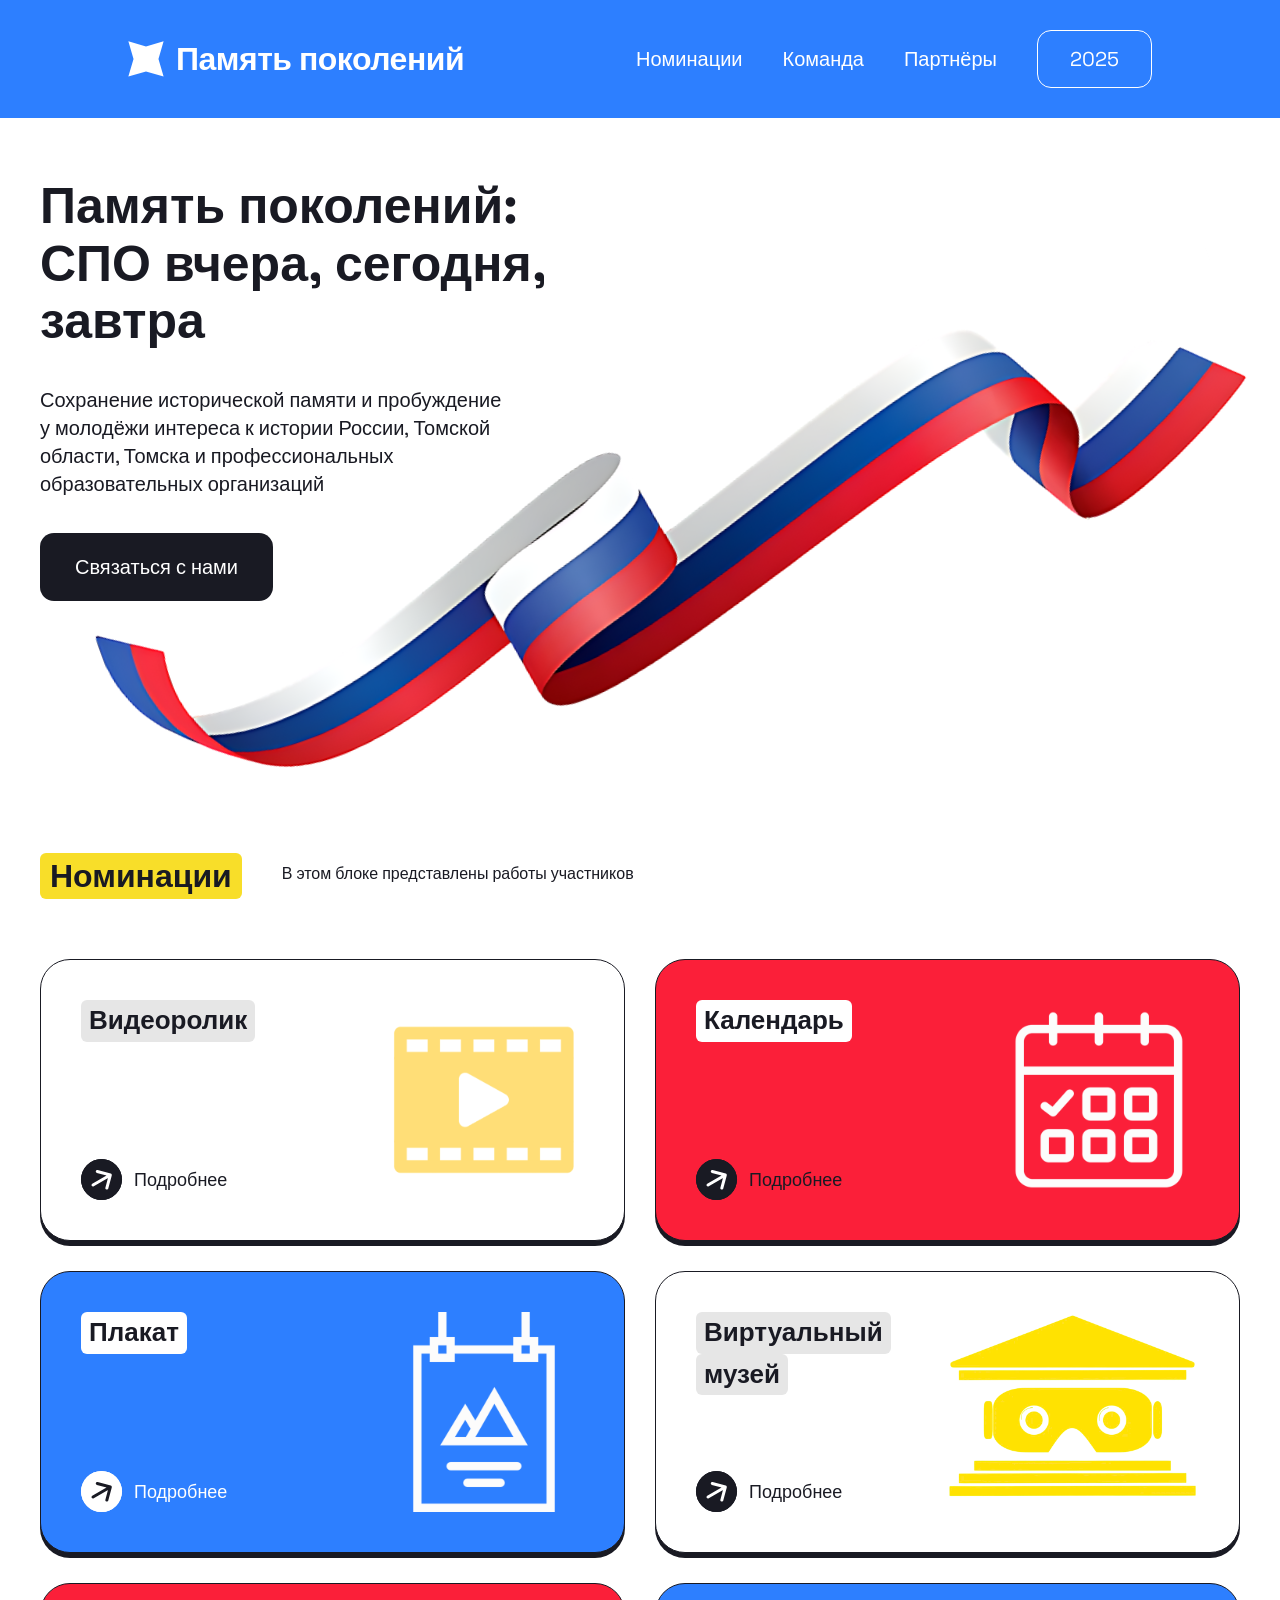
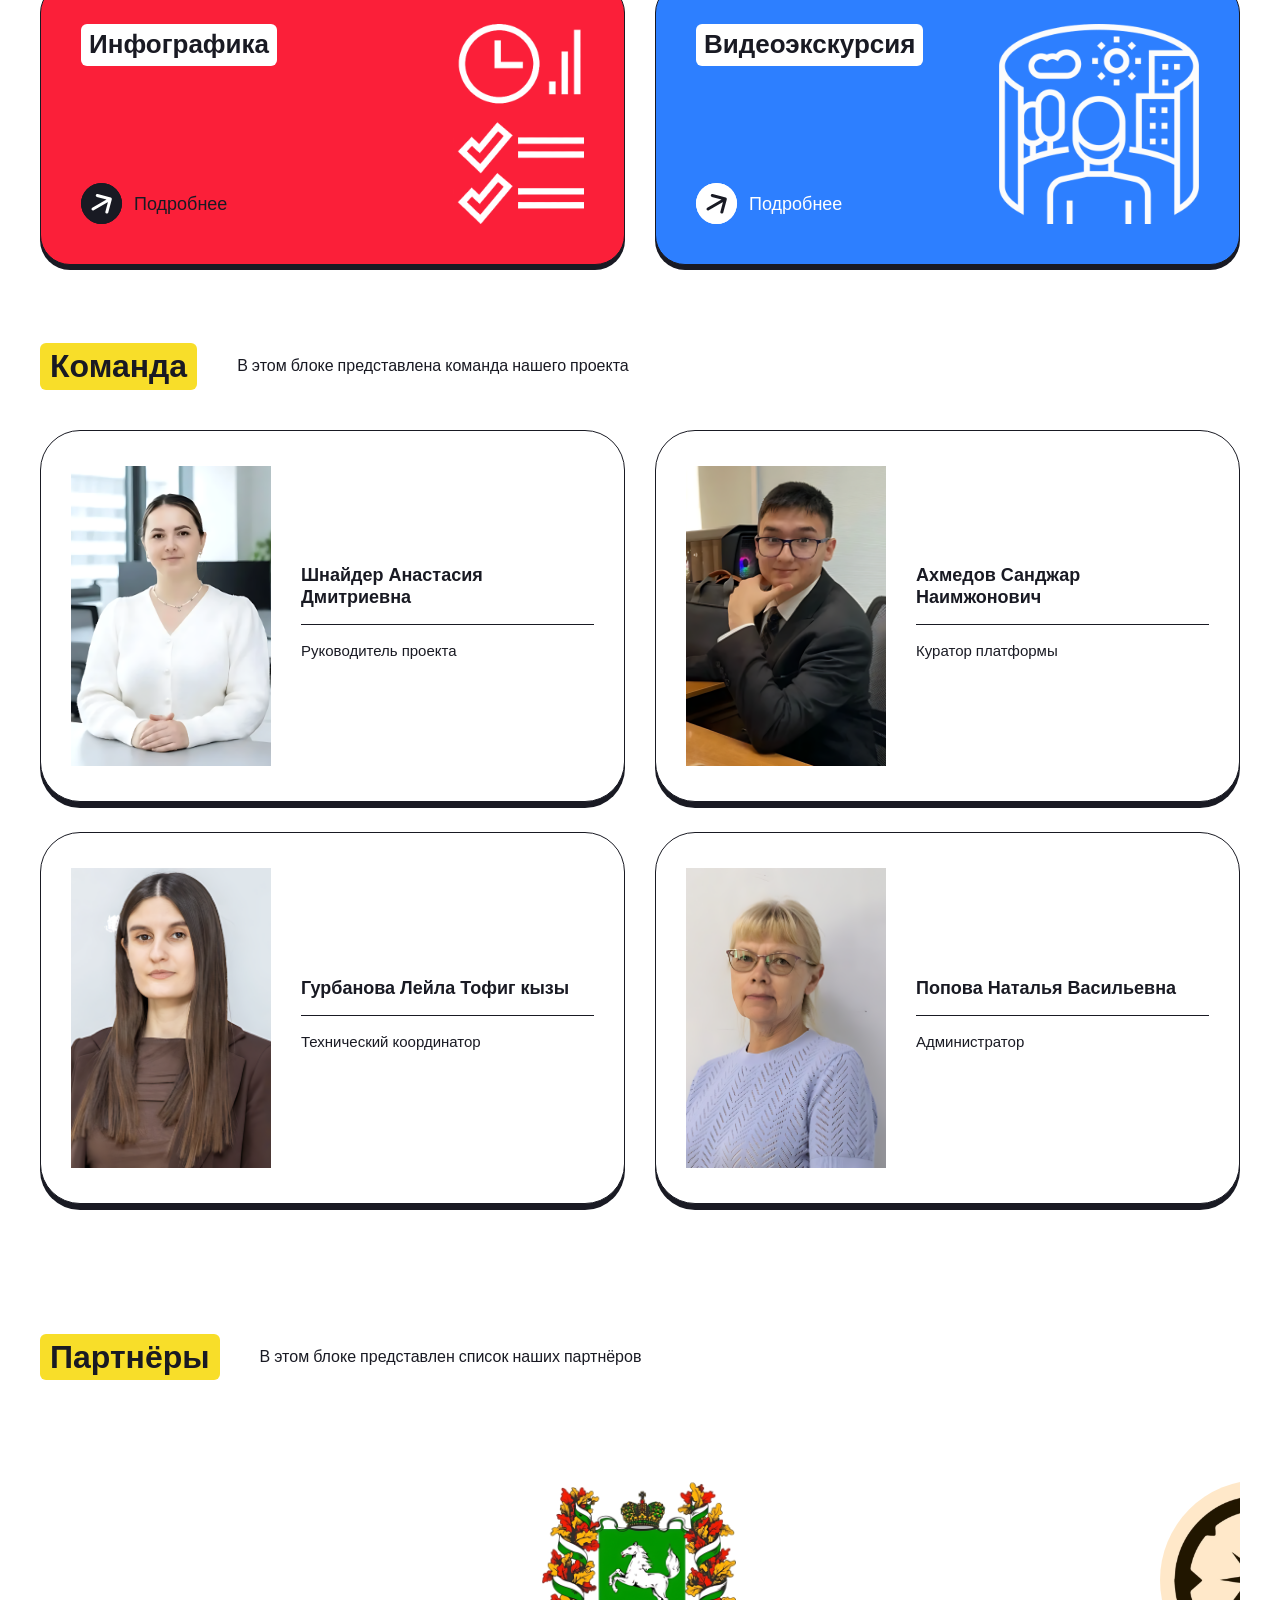
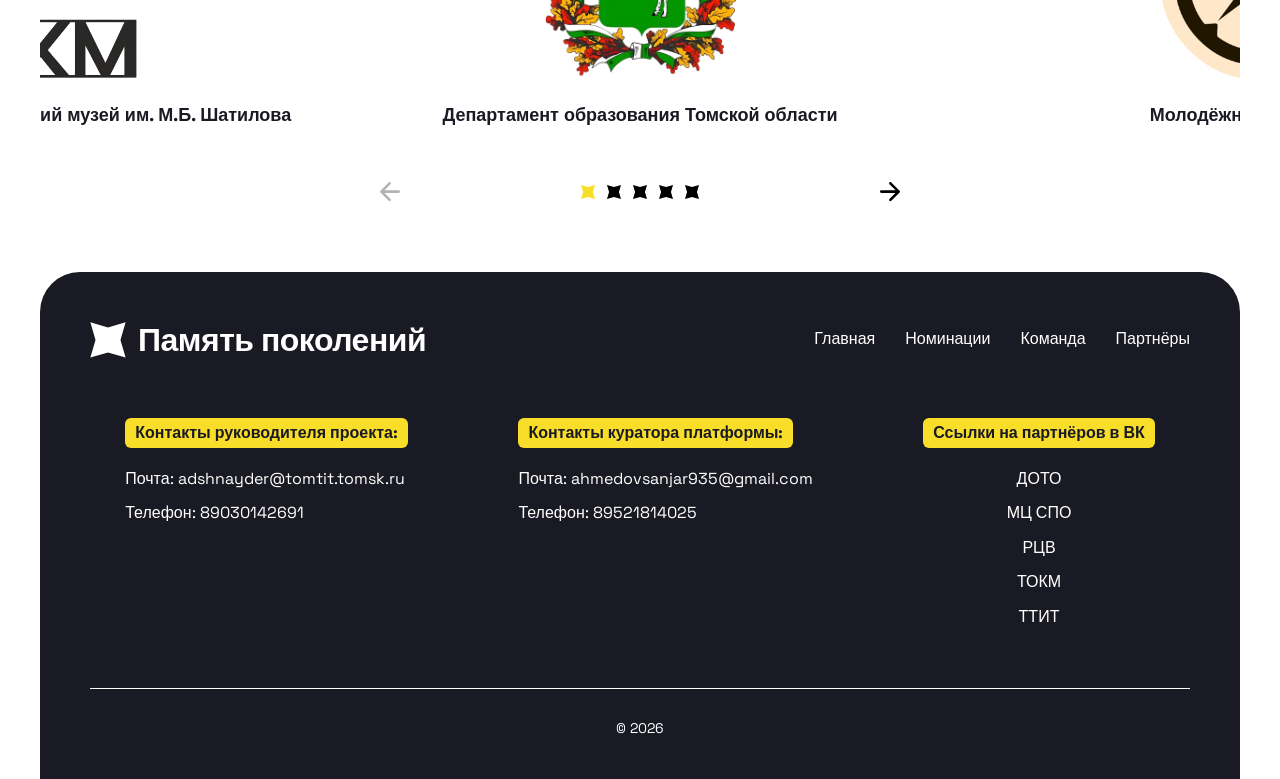
==== commit bd2c5355: "видеоролики готовы" ====
--- a/index.html
+++ b/index.html
@@ -26,7 +26,7 @@
                 <li><a href="#services" class="header__link">Номинации</a></li>
                 <li><a href="#team" class="header__link">Команда</a></li>
                 <li><a href="#testimonials" class="header__link">Партнёры</a></li>
-                <li><a href="2025/index2.html" class="header__btn">2026</a></li>
+                <li><a href="2025/index2.html" class="header__btn">2025</a></li>
             </ul>
         </nav>
     </div>
@@ -105,7 +105,7 @@
                 <div class="services__card services__card--primary">
                     <div class="services__card-info">
                         <h3 class="services__card-title services__card-title--white">Календарь</h3>
-                        <a href="#" class="services__card-link">
+                        <a href="calendar.html" class="services__card-link">
                             <span class="services__card-icon">
                                 <img src="images/Services/black-green-arrow.svg" alt="переход к номинации" class="services__card-icon-img">
                             </span>
--- a/styles/main.css
+++ b/styles/main.css
@@ -1715,8 +1715,5 @@
     .hero__image img {
         top: 31rem;
     }
-<<<<<<< HEAD
-}
-=======
-}
->>>>>>> ee90ed8a26c58d85015f69e587a30853416945c6
+}
+
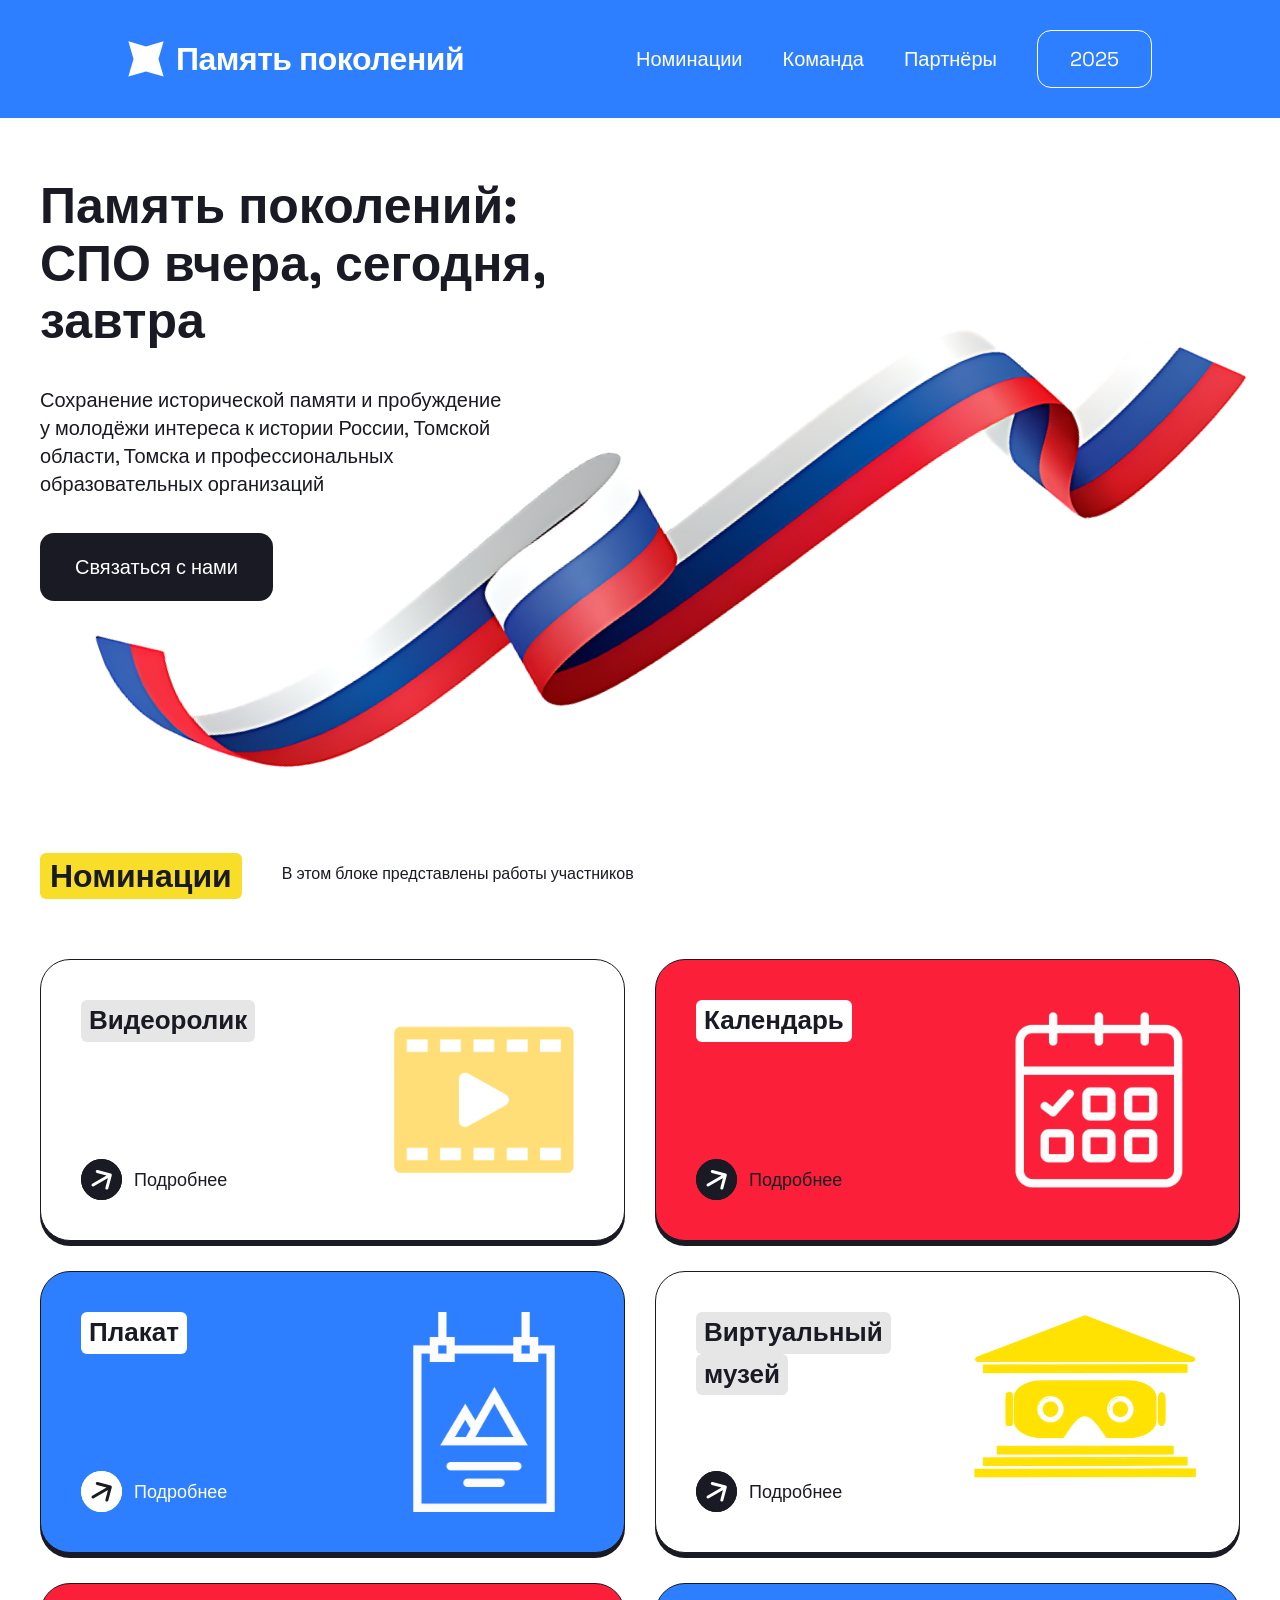
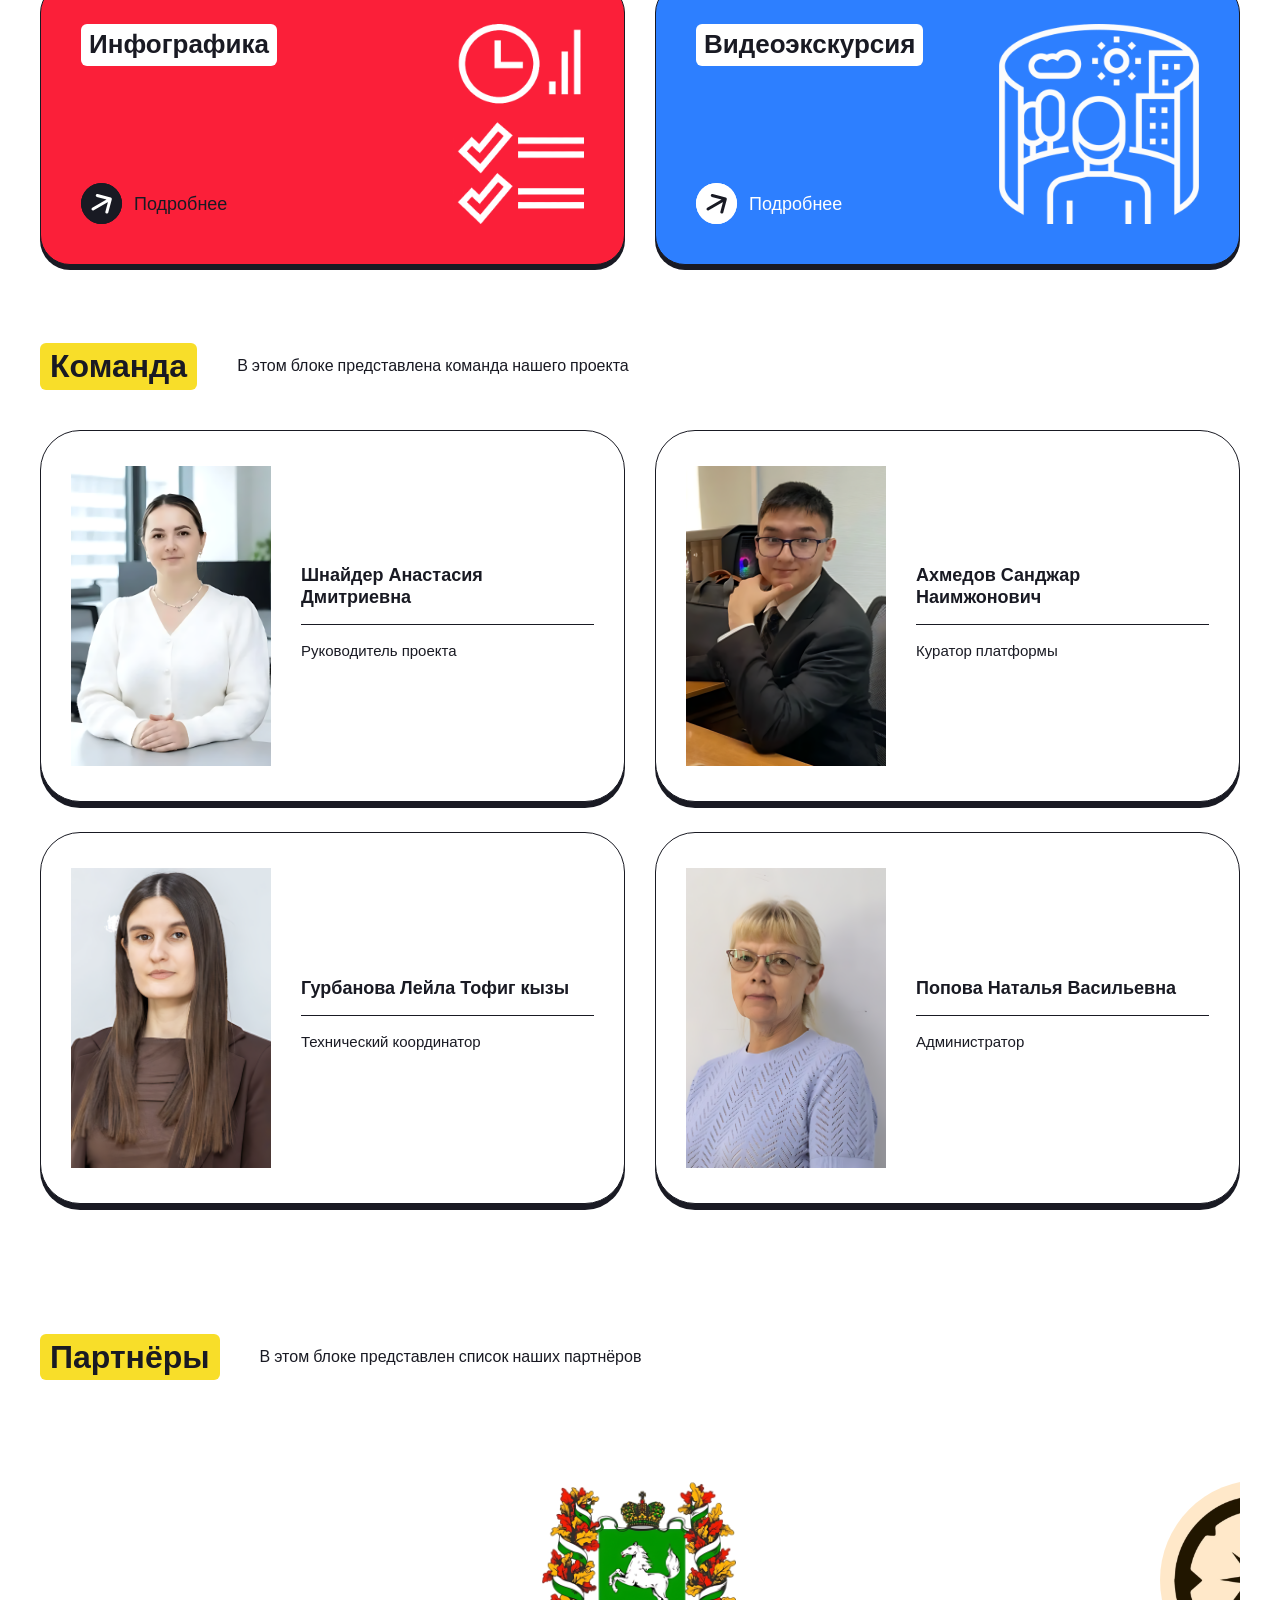
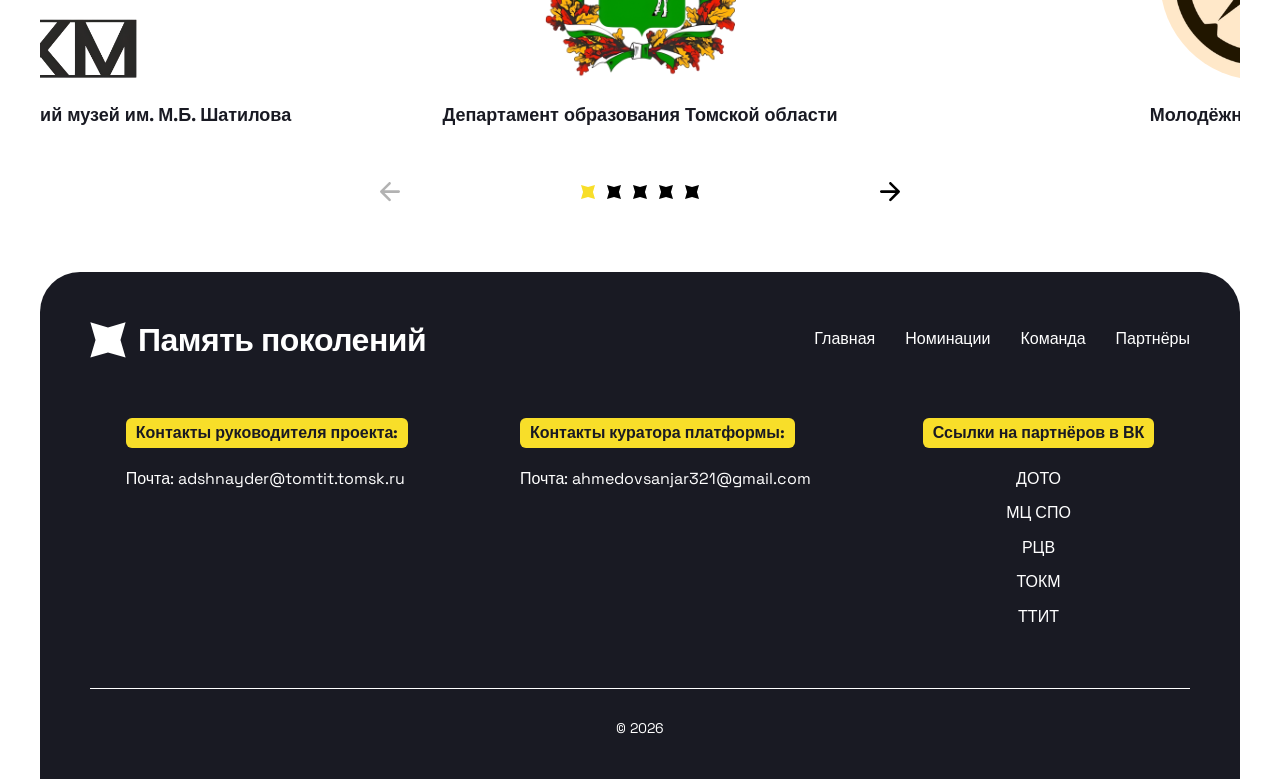
==== commit aa0e155b: "конец?" ====
--- a/index.html
+++ b/index.html
@@ -38,7 +38,7 @@
             <div class="hero__content">
                 <h1 class="hero__title">Память поколений: СПО вчера, сегодня, завтра</h1>
                 <p class="hero__description">Сохранение исторической памяти и пробуждение у молодёжи интереса к истории России, Томской области, Томска и профессиональных образовательных организаций</p>
-                <a href="#" class="hero__button">Связаться с нами</a>
+                <a href="#contactAD" class="hero__button">Связаться с нами</a>
             </div>
             <div class="hero__image">
                 <img src="images/mainBlock/rus-flag.svg" alt="Digital marketing">
@@ -120,7 +120,7 @@
                 <div class="services__card services__card--dark">
                     <div class="services__card-info">
                         <h3 class="services__card-title services__card-title--white">Плакат</h3>
-                        <a href="#" class="services__card-link">
+                        <a href="poster.html" class="services__card-link">
                             <span class="services__card-icon">
                                 <img src="images/Services/white-green-arrow.svg" alt="переход к номинации" class="services__card-icon-img">
                             </span>
@@ -138,7 +138,7 @@
                             <h3 class="services__card-title services__card-title--primary">Виртуальный</h3>
                             <p class="services__card-title services__card-title--primary">музей</p>
                         </div>
-                        <a href="#" class="services__card-link">
+                        <a href="museum.html" class="services__card-link">
                             <span class="services__card-icon">
                                 <img src="images/Services/black-green-arrow.svg" alt="переход к номинации" class="services__card-icon-img">
                             </span>
@@ -153,7 +153,7 @@
                 <div class="services__card services__card--primary">
                     <div class="services__card-info">
                         <h3 class="services__card-title services__card-title--white">Инфографика</h3>
-                        <a href="#" class="services__card-link">
+                        <a href="infographic.html" class="services__card-link">
                             <span class="services__card-icon">
                                 <img src="images/Services/black-green-arrow.svg" alt="переход к номинации" class="services__card-icon-img">
                             </span>
@@ -168,7 +168,7 @@
                 <div class="services__card services__card--dark">
                     <div class="services__card-info">
                         <h3 class="services__card-title services__card-title--white">Видеоэкскурсия</h3>
-                        <a href="#" class="services__card-link">
+                        <a href="excursion.html" class="services__card-link">
                             <span class="services__card-icon">
                                 <img src="images/Services/white-green-arrow.svg" alt="переход к номинации" class="services__card-icon-img">
                             </span>
@@ -458,14 +458,12 @@
                 <span class="footer__contact-label">Контакты руководителя проекта:</span>
                 <ul class="footer__contact-list">
                     <li>Почта: <a href="mailto:adshnayder@tomtit.tomsk.ru">adshnayder@tomtit.tomsk.ru</a></li>
-                    <li>Телефон: <a href="tel:89030142691">89030142691</a></li>
                 </ul>
             </div>
             <div class="footer__contact" id="contactSN">
                 <span class="footer__contact-label">Контакты куратора платформы:</span>
                 <ul class="footer__contact-list">
-                    <li>Почта: <a href="mailto:ahmedovsanjar935@gmail.com">ahmedovsanjar935@gmail.com</a></li>
-                    <li>Телефон: <a href="tel:89521814025">89521814025</a></li>
+                    <li>Почта: <a href="mailto:ahmedovsanjar321@gmail.com">ahmedovsanjar321@gmail.com</a></li>
                 </ul>
             </div>
             <div class="footer__contact" id="contactsVK">
--- a/styles/main.css
+++ b/styles/main.css
@@ -78,7 +78,7 @@
     align-items: center;
     gap: 12px;
     text-decoration: none;
-    z-index: 101;
+    z-index: 2;
 }
 
 .header__logo-img {
@@ -105,7 +105,7 @@
     border: none;
     cursor: pointer;
     padding: 0;
-    z-index: 101;
+    z-index: 4;
     position: relative;
 }
 
@@ -113,7 +113,7 @@
     display: block;
     width: 100%;
     height: 3px;
-    background-color: var(--color-dark);
+    background-color: var(--color-white);
     border-radius: 3px;
     transition: all 0.3s ease;
 }
@@ -218,8 +218,8 @@
 }
 
 .hero__button:hover {
-    background-color: #2D7FFF;
-    color: #F8DE29;
+    background-color: #F8DE29;
+    color: var(--color-dark);
 }
 
 .hero__image {
@@ -427,7 +427,7 @@
 }
 
 .services__card-image img {
-    max-width: 100%;
+    max-width: 90%;
     max-height: 200px;
     object-fit: contain;
 }
@@ -1079,6 +1079,13 @@
         margin-top: 12%;
     }
 
+    .services__card-image img {
+        padding-top: 25%;
+        max-width: 90%;
+        height: 200px;
+        object-fit: contain;
+    }
+
     .team {
         margin-bottom: 0;
     }
@@ -1129,7 +1136,7 @@
         background-color: #2D7FFF;
         transform: translateX(100%);
         transition: transform 0.3s ease;
-        z-index: 100;
+        z-index: 3;
         padding: 100px 40px 40px;
         display: flex;
         flex-direction: column;
@@ -1153,6 +1160,25 @@
     .header__nav .header__btn {
         color: var(--color-white);
         border-color: var(--color-white);
+    }
+
+    .services__card-image img {
+        padding-top: 50%;
+        max-width: 90%;
+        max-height: 190px;
+        object-fit: contain;
+    }
+
+    .team__card-avatar img {
+        width: 80%;
+    }
+
+    .team__card {
+        padding: 25px 30px;
+    }
+
+    .team__card-avatar {
+        margin-right: 0;
     }
 }
 
@@ -1170,7 +1196,7 @@
         background-color: #2D7FFF;
         transform: translateX(100%);
         transition: transform 0.3s ease;
-        z-index: 100;
+        z-index: 3;
         padding: 100px 40px 40px;
         display: flex;
         flex-direction: column;
@@ -1255,6 +1281,12 @@
         gap: 20px;
     }
 
+    .services__card-image img {
+        padding-top: 0;
+        max-width: 90%;
+        object-fit: contain;
+    }
+
     .team {
         margin-bottom: 0;
     }
@@ -1362,7 +1394,6 @@
     .team__card-avatar {
         width: 200px;
         height: auto;
-        margin-right: 30px;
         flex-shrink: 0;
         background-repeat: no-repeat;
         background-position: center;
@@ -1401,6 +1432,59 @@
         grid-area: vk;
     }
 
+}
+
+@media (max-width: 700px){
+
+    .footer__nav{
+        margin-left: 20px;
+    }
+
+    .footer__menu {
+        flex-wrap: wrap;
+        list-style: none;
+        margin: 0;
+        padding: 0;
+        display: flex;
+        gap: 10px;
+    }
+}
+
+@media (max-width: 617px) {
+    .hero__image img {
+        top: 30rem;
+        width: 92%;
+    }
+}
+
+@media (max-width: 612px) {
+    .hero__image img {
+        top: 32rem;
+    }
+}
+
+@media (max-width: 532px) {
+    .hero__image img {
+        top: 34rem;
+    }
+}
+
+@media (max-width: 531px) {
+    .hero__image img {
+        top: 35rem;
+    }
+}
+
+@media (max-width: 513px) {
+    .hero__image img {
+        top: 37rem;
+    }
+}
+
+@media (max-width: 431px) {
+    .hero__image img {
+        top: 41rem;
+    }
 }
 
 
@@ -1529,9 +1613,9 @@
     }
 
     .services__card-image img {
-        padding-top: 30%;
-        width: 130px;
-        height: 150px;
+        padding-top: 35%;
+        width: 90%;
+        max-height: 190px;
     }
 
     .services__card-title, .services__card-title + p {
